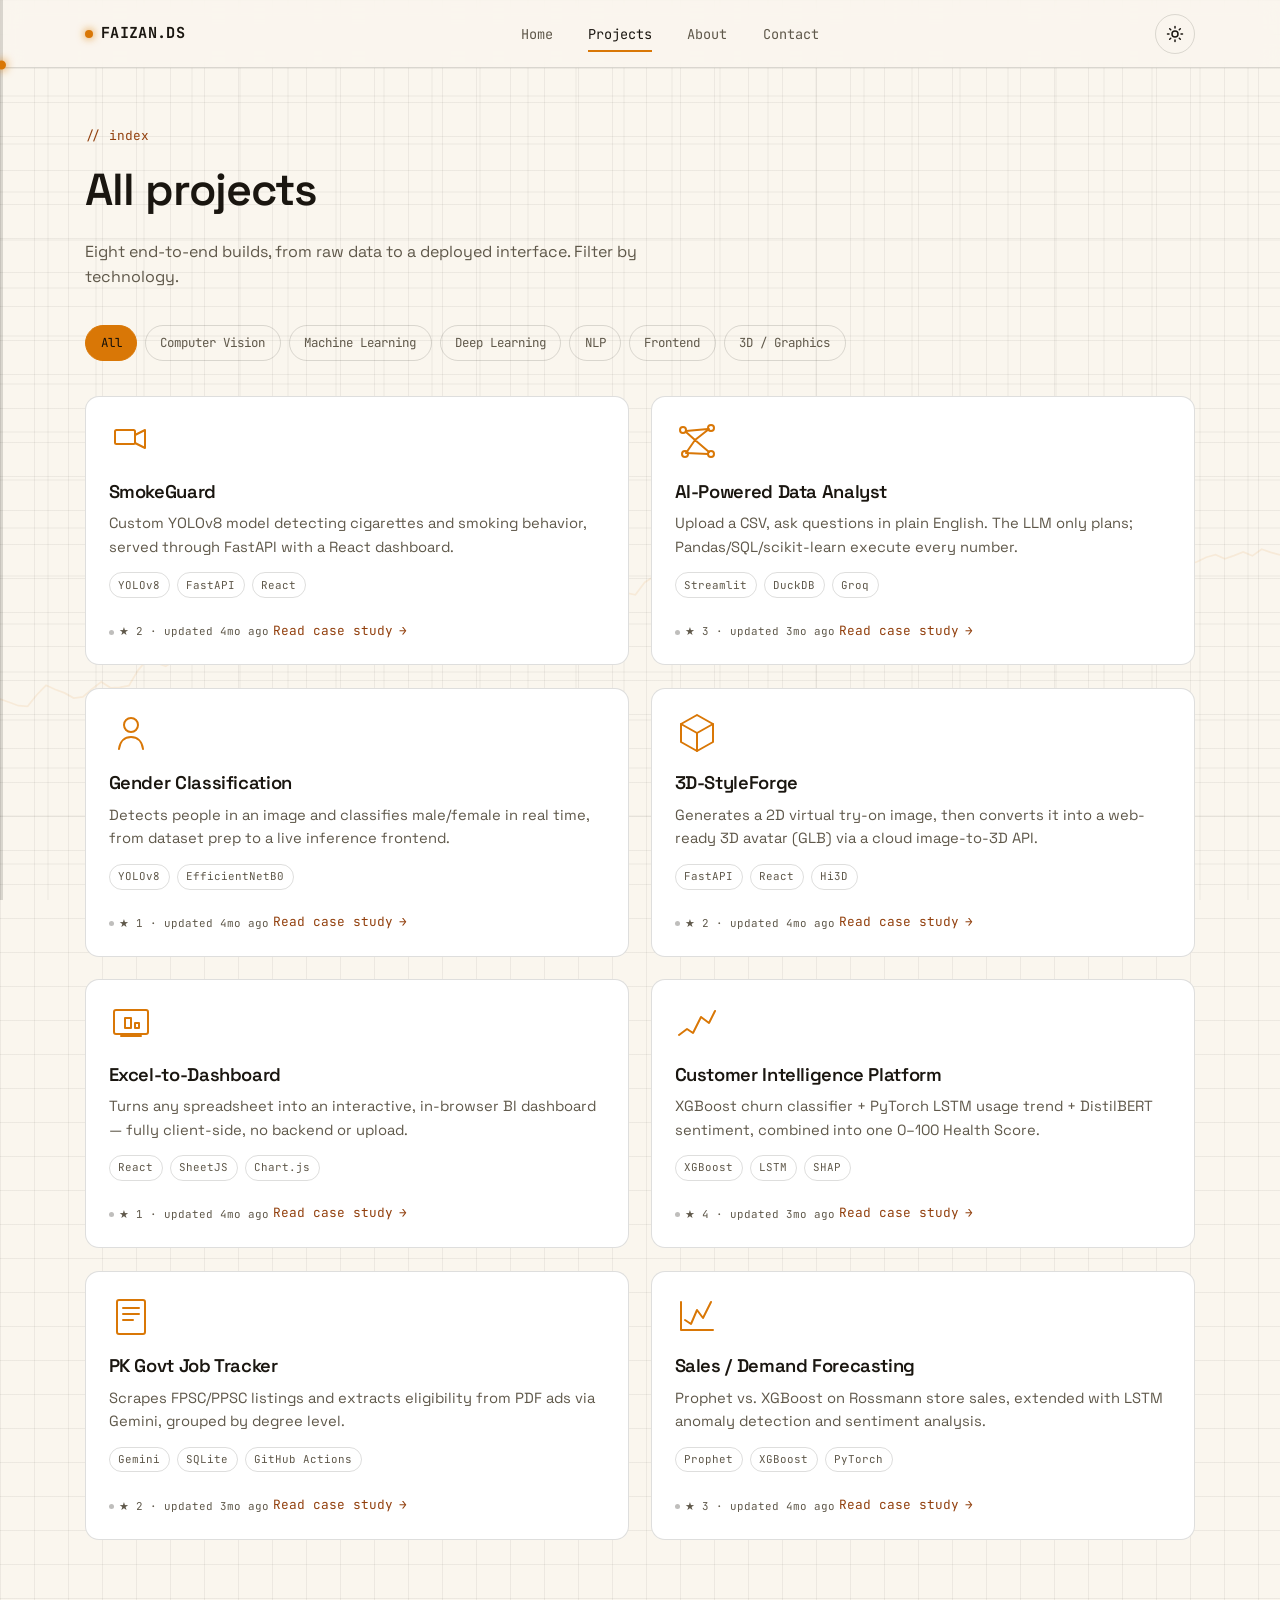
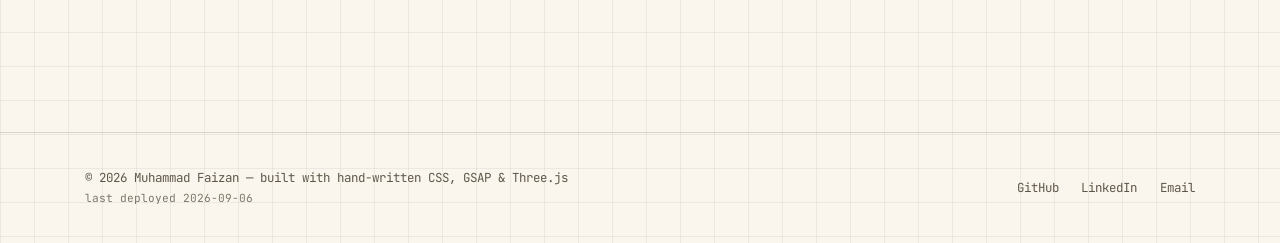
==== projects/index.html @ 2f12082d "Add live GitHub data, ambient visuals, and floating cutout hero - New assets/js/github.js: shared, c" ====
<!DOCTYPE html>
<html lang="en">
<head>
<meta charset="UTF-8">
<meta name="viewport" content="width=device-width, initial-scale=1.0">
<title>Projects — Muhammad Faizan</title>
<meta name="description" content="Eight end-to-end data science projects: computer vision, NLP, forecasting, and full-stack ML apps — filterable by technology.">
<link rel="canonical" href="https://faizan4356.github.io/Portfolio/projects/index.html">
<meta property="og:type" content="website">
<meta property="og:title" content="Projects — Muhammad Faizan">
<meta property="og:description" content="Eight end-to-end data science projects spanning computer vision, NLP, forecasting and full-stack ML apps.">
<meta property="og:image" content="https://faizan4356.github.io/Portfolio/assets/img/headshot.jpg">
<meta property="og:url" content="https://faizan4356.github.io/Portfolio/projects/index.html">
<meta name="twitter:card" content="summary_large_image">
<link rel="preconnect" href="https://fonts.googleapis.com">
<link rel="preconnect" href="https://fonts.gstatic.com" crossorigin>
<link rel="stylesheet" href="https://fonts.googleapis.com/css2?family=Space+Grotesk:wght@400;500;600;700&family=JetBrains+Mono:wght@400;500;700&display=swap">
<link rel="stylesheet" href="../assets/css/styles.css">
<script>(function(){try{var t=localStorage.getItem('faizan-theme');if(t)document.documentElement.setAttribute('data-theme',t);}catch(e){}})();</script>
<script src="../assets/js/bg-datascience.js" defer></script>
</head>
<body class="grid-bg">
<a class="skip-link" href="#main">Skip to content</a>
<div class="signal-line" data-signal-line aria-hidden="true"><div class="signal-line__fill"></div></div>

<header class="site-header">
  <div class="wrap nav">
    <a class="brand" href="../index.html"><span class="brand__dot" aria-hidden="true"></span>FAIZAN.DS</a>
    <button class="nav__burger" data-nav-burger aria-label="Toggle menu" aria-expanded="false" aria-controls="nav-links">
      <span></span><span></span><span></span>
    </button>
    <ul class="nav__links" id="nav-links" data-nav-links>
      <li><a href="../index.html">Home</a></li>
      <li><a href="../projects/index.html" aria-current="page">Projects</a></li>
      <li><a href="../about.html">About</a></li>
      <li><a href="../contact.html">Contact</a></li>
    </ul>
    <div class="nav__actions">
      <button class="theme-toggle" data-theme-toggle aria-pressed="false" aria-label="Switch to dark theme">
        <svg class="icon-sun" aria-hidden="true" viewBox="0 0 24 24" stroke-width="2" stroke-linecap="round"><circle cx="12" cy="12" r="4"/><path d="M12 2v2M12 20v2M4.9 4.9l1.4 1.4M17.7 17.7l1.4 1.4M2 12h2M20 12h2M4.9 19.1l1.4-1.4M17.7 6.3l1.4-1.4"/></svg>
        <svg class="icon-moon" aria-hidden="true" viewBox="0 0 24 24" stroke-width="2" stroke-linecap="round"><path d="M21 12.8A9 9 0 1111.2 3 7 7 0 0021 12.8z"/></svg>
      </button>
    </div>
  </div>
</header>

<main id="main">
  <section class="section" style="padding-top:var(--space-5)" data-signal-marker aria-labelledby="projects-title">
    <div class="wrap">
      <div class="section-head">
        <span class="section-head__index">// index</span>
        <h1 id="projects-title" style="font-size:clamp(1.8rem,3.6vw,2.8rem)">All projects</h1>
        <p>Eight end-to-end builds, from raw data to a deployed interface. Filter by technology.</p>
      </div>

      <div class="filters" role="group" aria-label="Filter projects by technology" data-filters>
        <button class="filter-btn" data-filter="all" aria-pressed="true">All</button>
        <button class="filter-btn" data-filter="cv" aria-pressed="false">Computer Vision</button>
        <button class="filter-btn" data-filter="ml" aria-pressed="false">Machine Learning</button>
        <button class="filter-btn" data-filter="dl" aria-pressed="false">Deep Learning</button>
        <button class="filter-btn" data-filter="nlp" aria-pressed="false">NLP</button>
        <button class="filter-btn" data-filter="frontend" aria-pressed="false">Frontend</button>
        <button class="filter-btn" data-filter="3d" aria-pressed="false">3D / Graphics</button>
      </div>

      <ul class="bento">

        <li class="card card--span-3" data-tech="cv">
          <div class="card__icon sig-icon" data-reveal aria-hidden="true"><svg viewBox="0 0 44 44" fill="none" stroke="currentColor" stroke-width="2" stroke-linecap="round" stroke-linejoin="round"><rect x="6" y="10" width="20" height="14" rx="1.5"/><path d="M26 15l10-5v18l-10-5"/></svg></div>
          <h3>SmokeGuard</h3>
          <p>Custom YOLOv8 model detecting cigarettes and smoking behavior, served through FastAPI with a React dashboard.</p>
          <div class="card__tags"><span class="tag" data-filter-tag="cv">YOLOv8</span><span class="tag">FastAPI</span><span class="tag">React</span></div>
          <span class="repo-badge" data-repo="SmokeGuard">★ … · updated …</span>
          <a class="card__link" href="smokeguard.html">Read case study</a>
        </li>

        <li class="card card--span-3" data-tech="nlp">
          <div class="card__icon sig-icon" data-reveal aria-hidden="true"><svg viewBox="0 0 44 44" fill="none" stroke="currentColor" stroke-width="2" stroke-linecap="round" stroke-linejoin="round"><circle cx="8" cy="10" r="3"/><circle cx="36" cy="8" r="3"/><circle cx="36" cy="34" r="3"/><circle cx="10" cy="34" r="3"/><path d="M11 11l22-2M11 33l22 1M20 20l14-11M20 20l14 12M20 20L11 12M20 20l-9 13"/></svg></div>
          <h3>AI-Powered Data Analyst</h3>
          <p>Upload a CSV, ask questions in plain English. The LLM only plans; Pandas/SQL/scikit-learn execute every number.</p>
          <div class="card__tags"><span class="tag" data-filter-tag="nlp">Streamlit</span><span class="tag">DuckDB</span><span class="tag">Groq</span></div>
          <span class="repo-badge" data-repo="AI-Powered-Data-Analyst">★ … · updated …</span>
          <a class="card__link" href="ai-data-analyst.html">Read case study</a>
        </li>

        <li class="card card--span-3" data-tech="cv">
          <div class="card__icon sig-icon" data-reveal aria-hidden="true"><svg viewBox="0 0 44 44" fill="none" stroke="currentColor" stroke-width="2" stroke-linecap="round" stroke-linejoin="round"><circle cx="22" cy="14" r="7"/><path d="M10 38c1-8 6-12 12-12s11 4 12 12"/></svg></div>
          <h3>Gender Classification</h3>
          <p>Detects people in an image and classifies male/female in real time, from dataset prep to a live inference frontend.</p>
          <div class="card__tags"><span class="tag" data-filter-tag="cv">YOLOv8</span><span class="tag">EfficientNetB0</span></div>
          <span class="repo-badge" data-repo="Gender-Classification">★ … · updated …</span>
          <a class="card__link" href="gender-classification.html">Read case study</a>
        </li>

        <li class="card card--span-3" data-tech="cv,3d">
          <div class="card__icon sig-icon" data-reveal aria-hidden="true"><svg viewBox="0 0 44 44" fill="none" stroke="currentColor" stroke-width="2" stroke-linecap="round" stroke-linejoin="round"><path d="M22 4l16 9v18l-16 9-16-9V13z"/><path d="M6 13l16 9 16-9M22 22v18"/></svg></div>
          <h3>3D-StyleForge</h3>
          <p>Generates a 2D virtual try-on image, then converts it into a web-ready 3D avatar (GLB) via a cloud image-to-3D API.</p>
          <div class="card__tags"><span class="tag" data-filter-tag="3d">FastAPI</span><span class="tag">React</span><span class="tag">Hi3D</span></div>
          <span class="repo-badge" data-repo="3D-StyleForge">★ … · updated …</span>
          <a class="card__link" href="3d-styleforge.html">Read case study</a>
        </li>

        <li class="card card--span-3" data-tech="frontend">
          <div class="card__icon sig-icon" data-reveal aria-hidden="true"><svg viewBox="0 0 44 44" fill="none" stroke="currentColor" stroke-width="2" stroke-linecap="round" stroke-linejoin="round"><rect x="5" y="7" width="34" height="24" rx="2"/><path d="M12 33h20M16 15h6v10h-6zM26 20h4v5h-4z"/></svg></div>
          <h3>Excel-to-Dashboard</h3>
          <p>Turns any spreadsheet into an interactive, in-browser BI dashboard — fully client-side, no backend or upload.</p>
          <div class="card__tags"><span class="tag" data-filter-tag="frontend">React</span><span class="tag">SheetJS</span><span class="tag">Chart.js</span></div>
          <span class="repo-badge" data-repo="Excel-to--Dashboard">★ … · updated …</span>
          <a class="card__link" href="excel-dashboard.html">Read case study</a>
        </li>

        <li class="card card--span-3" data-tech="ml,dl,nlp">
          <div class="card__icon sig-icon" data-reveal aria-hidden="true"><svg viewBox="0 0 44 44" fill="none" stroke="currentColor" stroke-width="2" stroke-linecap="round" stroke-linejoin="round"><polyline points="4,32 12,26 18,30 26,14 34,20 40,8"/></svg></div>
          <h3>Customer Intelligence Platform</h3>
          <p>XGBoost churn classifier + PyTorch LSTM usage trend + DistilBERT sentiment, combined into one 0–100 Health Score.</p>
          <div class="card__tags"><span class="tag" data-filter-tag="ml">XGBoost</span><span class="tag">LSTM</span><span class="tag">SHAP</span></div>
          <span class="repo-badge" data-repo="churn-prediction-app">★ … · updated …</span>
          <a class="card__link" href="customer-intelligence.html">Read case study</a>
        </li>

        <li class="card card--span-3" data-tech="nlp">
          <div class="card__icon sig-icon" data-reveal aria-hidden="true"><svg viewBox="0 0 44 44" fill="none" stroke="currentColor" stroke-width="2" stroke-linecap="round" stroke-linejoin="round"><rect x="8" y="6" width="28" height="34" rx="2"/><path d="M14 14h16M14 20h16M14 26h10"/></svg></div>
          <h3>PK Govt Job Tracker</h3>
          <p>Scrapes FPSC/PPSC listings and extracts eligibility from PDF ads via Gemini, grouped by degree level.</p>
          <div class="card__tags"><span class="tag" data-filter-tag="nlp">Gemini</span><span class="tag">SQLite</span><span class="tag">GitHub Actions</span></div>
          <span class="repo-badge" data-repo="pk-job-tracker">★ … · updated …</span>
          <a class="card__link" href="pk-job-tracker.html">Read case study</a>
        </li>

        <li class="card card--span-3" data-tech="ml,dl">
          <div class="card__icon sig-icon" data-reveal aria-hidden="true"><svg viewBox="0 0 44 44" fill="none" stroke="currentColor" stroke-width="2" stroke-linecap="round" stroke-linejoin="round"><path d="M6 8v28h32"/><path d="M10 26l6 4 6-14 6 8 8-16"/></svg></div>
          <h3>Sales / Demand Forecasting</h3>
          <p>Prophet vs. XGBoost on Rossmann store sales, extended with LSTM anomaly detection and sentiment analysis.</p>
          <div class="card__tags"><span class="tag" data-filter-tag="ml">Prophet</span><span class="tag">XGBoost</span><span class="tag">PyTorch</span></div>
          <span class="repo-badge" data-repo="sales-forecasting-project">★ … · updated …</span>
          <a class="card__link" href="sales-forecasting.html">Read case study</a>
        </li>

      </ul>
    </div>
  </section>
</main>

<footer class="site-footer">
  <canvas class="footer-bg-canvas" data-footer-canvas aria-hidden="true"></canvas>
  <div class="wrap footer-inner">
    <span>© 2026 Muhammad Faizan — built with hand-written CSS, GSAP &amp; Three.js<br><span class="footer-updated">last deployed 2026-09-06</span></span>
    <div class="footer-links">
      <a href="https://github.com/Faizan4356" target="_blank" rel="noopener">GitHub</a>
      <a href="https://www.linkedin.com/in/muhammad-faizan-544b72305/" target="_blank" rel="noopener">LinkedIn</a>
      <a href="mailto:mf5768194@gmail.com">Email</a>
    </div>
  </div>
</footer>

<script src="../assets/js/github.js" defer></script>
<script src="../assets/js/main.js" defer></script>
</body>
</html>
---- assets/css/styles.css ----
/* ==========================================================================
   Muhammad Faizan — portfolio design system
   Data-science / lab-notebook visual language: mono labels, amber accent,
   graph-paper grids, terminal motifs. Light-by-default warm paper palette
   with a dark override. All color via CSS custom properties — no stray hex.
   ========================================================================== */

/* ---- site-wide ambient background canvas (live training-loss curve) ---- */
.bg-ds-canvas {
  position: fixed;
  inset: 0;
  z-index: -1;
  pointer-events: none;
  width: 100vw;
  height: 100vh;
}

/* ---- tokens -------------------------------------------------------------*/
:root {
  --bg: #faf6ee;
  --bg-alt: #f2ecdf;
  --card-bg: #ffffff;
  --text: #1a1610;
  --text-muted: #5f584a;
  --accent: #d97706;
  --accent-2: #92400e;
  --accent-text: #92400e; /* AA-contrast (6.5:1) text variant of --accent on light --bg */
  --border: rgba(26, 22, 16, 0.14);
  --border-strong: rgba(26, 22, 16, 0.28);
  --grid-line: rgba(26, 22, 16, 0.06);
  --shadow: 0 20px 60px -30px rgba(26, 22, 16, 0.35);
  --focus-ring: 0 0 0 3px rgba(217, 119, 6, 0.55);

  --font-display: "Space Grotesk", "Segoe UI", system-ui, sans-serif;
  --font-mono: "JetBrains Mono", "SFMono-Regular", Consolas, monospace;

  --space-1: 0.4rem;
  --space-2: 0.8rem;
  --space-3: 1.4rem;
  --space-4: 2.2rem;
  --space-5: 3.6rem;
  --space-6: 6rem;

  --radius-s: 6px;
  --radius-m: 14px;
  --nav-h: 68px;
  --content-w: 1180px;

  --ease: cubic-bezier(0.16, 1, 0.3, 1);
  --signal-intensity: 0.5; /* 0-1, set at runtime from live GitHub activity recency */
  color-scheme: light;
}

@media (prefers-color-scheme: dark) {
  :root:not([data-theme="light"]) {
    color-scheme: dark;
    --bg: #0a0908;
    --bg-alt: #121009;
    --card-bg: #16130d;
    --text: #f3ede0;
    --text-muted: #a89d89;
    --accent: #f59e0b;
    --accent-2: #fbbf24;
    --accent-text: #f59e0b; /* 9:1+ on dark --bg, no darkening needed */
    --border: rgba(245, 237, 224, 0.14);
    --border-strong: rgba(245, 237, 224, 0.3);
    --grid-line: rgba(245, 237, 224, 0.06);
    --shadow: 0 20px 60px -25px rgba(0, 0, 0, 0.7);
  }
}

:root[data-theme="dark"] {
  color-scheme: dark;
  --bg: #0a0908;
  --bg-alt: #121009;
  --card-bg: #16130d;
  --text: #f3ede0;
  --text-muted: #a89d89;
  --accent: #f59e0b;
  --accent-2: #fbbf24;
  --accent-text: #f59e0b;
  --border: rgba(245, 237, 224, 0.14);
  --border-strong: rgba(245, 237, 224, 0.3);
  --grid-line: rgba(245, 237, 224, 0.06);
  --shadow: 0 20px 60px -25px rgba(0, 0, 0, 0.7);
}

/* ---- reset ---------------------------------------------------------------*/
*, *::before, *::after { box-sizing: border-box; }
html { scroll-behavior: smooth; }
@media (prefers-reduced-motion: reduce) {
  html { scroll-behavior: auto; }
  *, *::before, *::after {
    animation-duration: 0.001ms !important;
    animation-iteration-count: 1 !important;
    transition-duration: 0.001ms !important;
    scroll-behavior: auto !important;
  }
}

body {
  margin: 0;
  background: var(--bg);
  color: var(--text);
  font-family: var(--font-display);
  font-size: 16px;
  line-height: 1.6;
  -webkit-font-smoothing: antialiased;
  overflow-x: hidden;
  transition: background-color 0.3s var(--ease), color 0.3s var(--ease);
}

img { max-width: 100%; display: block; }
a { color: inherit; text-decoration: none; }
h1, h2, h3, h4 { font-family: var(--font-display); margin: 0; font-weight: 600; letter-spacing: -0.02em; }
p { margin: 0; }
ul { margin: 0; padding: 0; list-style: none; }
button { font: inherit; color: inherit; background: none; border: none; cursor: pointer; }
table { border-collapse: collapse; width: 100%; }

.visually-hidden {
  position: absolute !important;
  width: 1px; height: 1px;
  padding: 0; margin: -1px;
  overflow: hidden;
  clip: rect(0, 0, 0, 0);
  white-space: nowrap;
  border: 0;
}

:focus-visible {
  outline: none;
  box-shadow: var(--focus-ring);
  border-radius: var(--radius-s);
}

.skip-link {
  position: fixed;
  top: -100px;
  left: 1rem;
  z-index: 300;
  background: var(--accent);
  color: #14100a;
  padding: 0.6rem 1rem;
  border-radius: var(--radius-s);
  font-family: var(--font-mono);
  font-size: 0.85rem;
  transition: top 0.2s var(--ease);
}
.skip-link:focus { top: 1rem; }

/* ---- graph-paper texture --------------------------------------------------*/
.grid-bg {
  position: relative;
}
.grid-bg::before {
  content: "";
  position: absolute;
  inset: 0;
  background-image:
    linear-gradient(var(--grid-line) 1px, transparent 1px),
    linear-gradient(90deg, var(--grid-line) 1px, transparent 1px);
  background-size: 34px 34px;
  pointer-events: none;
  z-index: 0;
}

/* ---- layout ----------------------------------------------------------- */
.wrap {
  max-width: var(--content-w);
  margin: 0 auto;
  padding: 0 var(--space-4);
}
main { display: block; position: relative; z-index: 1; }

/* ---- signal line (scroll progress) ------------------------------------ */
.signal-line {
  position: fixed;
  top: 0; left: 0;
  width: 3px;
  height: 100%;
  z-index: 250;
  background: var(--border);
  pointer-events: none;
}
.signal-line__fill {
  width: 100%;
  height: 0%;
  background: var(--accent);
  box-shadow: 0 0 calc(6px + 10px * var(--signal-intensity, 0.5)) var(--accent);
  transform-origin: top;
  transition: box-shadow 0.6s ease;
}
.signal-line__marker {
  position: absolute;
  left: -3px;
  width: 9px; height: 9px;
  border-radius: 50%;
  background: var(--bg);
  border: 2px solid var(--border-strong);
  transform: translateY(-50%);
  transition: background-color 0.4s var(--ease), border-color 0.4s var(--ease), box-shadow 0.4s var(--ease);
}
.signal-line__marker.is-active {
  background: var(--accent);
  border-color: var(--accent);
  box-shadow: 0 0 10px var(--accent);
}

/* ---- nav ---------------------------------------------------------------*/
.site-header {
  position: sticky;
  top: 0;
  z-index: 200;
  height: var(--nav-h);
  display: flex;
  align-items: center;
  background: color-mix(in srgb, var(--bg) 82%, transparent);
  backdrop-filter: blur(10px);
  border-bottom: 1px solid var(--border);
}
.nav {
  width: 100%;
  display: flex;
  align-items: center;
  justify-content: space-between;
  gap: var(--space-3);
}
.brand {
  font-family: var(--font-mono);
  font-weight: 700;
  font-size: 0.95rem;
  letter-spacing: 0.02em;
  display: flex;
  align-items: center;
  gap: 0.5rem;
}
.brand__dot {
  width: 8px; height: 8px;
  border-radius: 50%;
  background: var(--accent);
  box-shadow: 0 0 8px var(--accent);
}
.nav__links {
  display: flex;
  align-items: center;
  gap: var(--space-4);
}
.nav__links a {
  font-family: var(--font-mono);
  font-size: 0.85rem;
  color: var(--text-muted);
  position: relative;
  padding: 0.3rem 0;
  transition: color 0.2s ease;
}
.nav__links a::after {
  content: "";
  position: absolute;
  left: 0; bottom: -4px;
  width: 0%; height: 2px;
  background: var(--accent);
  transition: width 0.25s var(--ease);
}
.nav__links a:hover,
.nav__links a[aria-current="page"] {
  color: var(--text);
}
.nav__links a:hover::after,
.nav__links a[aria-current="page"]::after { width: 100%; }

.nav__actions { display: flex; align-items: center; gap: var(--space-2); }

.theme-toggle {
  width: 40px; height: 40px;
  border-radius: 50%;
  border: 1px solid var(--border);
  display: flex; align-items: center; justify-content: center;
  transition: border-color 0.2s ease, transform 0.2s ease;
}
.theme-toggle:hover { border-color: var(--accent); transform: rotate(20deg); }
.theme-toggle svg { width: 18px; height: 18px; stroke: var(--text); fill: none; }
.theme-toggle .icon-moon { display: none; }
:root[data-theme="dark"] .theme-toggle .icon-sun { display: none; }
:root[data-theme="dark"] .theme-toggle .icon-moon { display: block; }
@media (prefers-color-scheme: dark) {
  :root:not([data-theme="light"]) .theme-toggle .icon-sun { display: none; }
  :root:not([data-theme="light"]) .theme-toggle .icon-moon { display: block; }
}

.nav__burger {
  display: none;
  width: 40px; height: 40px;
  border: 1px solid var(--border);
  border-radius: var(--radius-s);
  flex-direction: column;
  align-items: center;
  justify-content: center;
  gap: 4px;
}
.nav__burger span {
  width: 18px; height: 2px;
  background: var(--text);
  transition: transform 0.25s var(--ease), opacity 0.25s var(--ease);
}
.nav__burger[aria-expanded="true"] span:nth-child(1) { transform: translateY(6px) rotate(45deg); }
.nav__burger[aria-expanded="true"] span:nth-child(2) { opacity: 0; }
.nav__burger[aria-expanded="true"] span:nth-child(3) { transform: translateY(-6px) rotate(-45deg); }

@media (max-width: 780px) {
  .nav__burger { display: flex; }
  .nav__links {
    position: fixed;
    inset: var(--nav-h) 0 auto 0;
    flex-direction: column;
    align-items: flex-start;
    background: var(--bg);
    border-bottom: 1px solid var(--border);
    padding: var(--space-3) var(--space-4) var(--space-4);
    gap: var(--space-3);
    transform: translateY(-8px);
    opacity: 0;
    visibility: hidden;
    transition: opacity 0.25s var(--ease), transform 0.25s var(--ease), visibility 0.25s;
  }
  .nav__links.is-open {
    transform: translateY(0);
    opacity: 1;
    visibility: visible;
  }
}

/* ---- buttons -------------------------------------------------------------*/
.btn {
  display: inline-flex;
  align-items: center;
  gap: 0.5rem;
  font-family: var(--font-mono);
  font-size: 0.85rem;
  padding: 0.75rem 1.3rem;
  border-radius: var(--radius-s);
  border: 1px solid var(--border-strong);
  transition: transform 0.15s var(--ease), border-color 0.2s ease, background-color 0.2s ease;
  will-change: transform;
}
.btn--primary {
  background: var(--accent);
  color: #14100a;
  border-color: var(--accent);
}
.btn--primary:hover { box-shadow: 0 8px 24px -8px var(--accent); }
.btn--ghost:hover { border-color: var(--accent); color: var(--accent-text); }
.btn-row { display: flex; gap: var(--space-2); flex-wrap: wrap; }

/* ---- hero ---------------------------------------------------------------*/
.hero {
  position: relative;
  min-height: 92vh;
  display: flex;
  align-items: center;
  padding-top: var(--space-5);
  padding-bottom: var(--space-5);
  overflow: hidden;
}
.hero__canvas {
  position: absolute;
  inset: 0;
  z-index: 0;
  opacity: 0.55;
}
.hero__inner {
  position: relative;
  z-index: 1;
  display: grid;
  grid-template-columns: 1.2fr 0.8fr;
  gap: var(--space-5);
  align-items: center;
  width: 100%;
}
.eyebrow {
  font-family: var(--font-mono);
  font-size: 0.8rem;
  color: var(--accent-text);
  letter-spacing: 0.08em;
  text-transform: uppercase;
  display: flex;
  align-items: center;
  gap: 0.5rem;
  margin-bottom: var(--space-2);
}
.eyebrow::before {
  content: "";
  width: 20px; height: 1px;
  background: var(--accent);
}
.hero h1 {
  font-size: clamp(2.4rem, 5.5vw, 4.4rem);
  line-height: 1.05;
}
.hero h1 .line { display: block; overflow: hidden; }
.hero h1 .line span { display: inline-block; }
.hero__lede {
  margin-top: var(--space-3);
  max-width: 46ch;
  color: var(--text-muted);
  font-size: 1.05rem;
}
.hero__stats {
  display: flex;
  gap: var(--space-4);
  margin-top: var(--space-4);
  flex-wrap: wrap;
}
.stat { font-family: var(--font-mono); }
.stat__num { font-size: 1.6rem; color: var(--accent-text); font-weight: 700; }
.stat__label { font-size: 0.72rem; color: var(--text-muted); text-transform: uppercase; letter-spacing: 0.05em; }
.hero__cta { margin-top: var(--space-4); }

/* photo card with tilt */
.photo-card {
  position: relative;
  perspective: 1200px;
  justify-self: center;
}
.photo-card__stage {
  position: relative;
  width: min(340px, 80vw);
  aspect-ratio: 4 / 5;
  transform-style: preserve-3d;
  transition: transform 0.2s var(--ease);
}
.photo-card__grid {
  position: absolute;
  inset: -18px;
  border: 1px solid var(--border-strong);
  border-radius: var(--radius-m);
  background-image:
    linear-gradient(var(--grid-line) 1px, transparent 1px),
    linear-gradient(90deg, var(--grid-line) 1px, transparent 1px);
  background-size: 20px 20px;
  transform: translateZ(-40px);
}
.photo-card__frame {
  position: absolute;
  inset: 0;
  border-radius: var(--radius-m);
  overflow: hidden;
  border: 1px solid var(--border);
  box-shadow: var(--shadow);
  transform: translateZ(20px);
  background: var(--card-bg);
}
.photo-card__frame img { width: 100%; height: 100%; object-fit: cover; }
.photo-card__tag {
  position: absolute;
  bottom: -14px; left: 50%;
  transform: translate(-50%, 0) translateZ(60px);
  background: var(--card-bg);
  border: 1px solid var(--border);
  padding: 0.4rem 0.9rem;
  border-radius: 999px;
  font-family: var(--font-mono);
  font-size: 0.72rem;
  white-space: nowrap;
  box-shadow: var(--shadow);
}

/* ---- terminal ------------------------------------------------------------*/
.terminal {
  background: var(--card-bg);
  border: 1px solid var(--border);
  border-radius: var(--radius-m);
  overflow: hidden;
  box-shadow: var(--shadow);
  max-width: 640px;
}
.terminal__bar {
  display: flex;
  align-items: center;
  gap: 0.4rem;
  padding: 0.7rem 0.9rem;
  border-bottom: 1px solid var(--border);
  background: var(--bg-alt);
}
.terminal__dot { width: 10px; height: 10px; border-radius: 50%; background: var(--border-strong); }
.terminal__title { margin-left: 0.5rem; font-family: var(--font-mono); font-size: 0.72rem; color: var(--text-muted); }
.terminal__body {
  padding: var(--space-3);
  font-family: var(--font-mono);
  font-size: 0.9rem;
  min-height: 3.4em;
}
.terminal__prompt::before { content: "$ "; color: var(--accent-text); }
.terminal__cursor {
  display: inline-block;
  width: 8px; height: 1.1em;
  background: var(--accent);
  vertical-align: text-bottom;
  margin-left: 2px;
  animation: blink 1s steps(1) infinite;
}
@keyframes blink { 50% { opacity: 0; } }

/* ---- sections ------------------------------------------------------------*/
.section { padding: var(--space-6) 0; position: relative; }
.section-head { margin-bottom: var(--space-4); max-width: 60ch; }
.section-head__index {
  font-family: var(--font-mono);
  color: var(--accent-text);
  font-size: 0.8rem;
  display: block;
  margin-bottom: 0.5rem;
}
.section-head h2 { font-size: clamp(1.6rem, 3.2vw, 2.4rem); }
.section-head p { color: var(--text-muted); margin-top: var(--space-2); }

/* ---- bento project grid ---------------------------------------------- */
.bento {
  display: grid;
  grid-template-columns: repeat(6, 1fr);
  gap: var(--space-3);
}
.card {
  background: var(--card-bg);
  border: 1px solid var(--border);
  border-radius: var(--radius-m);
  padding: var(--space-3);
  position: relative;
  overflow: hidden;
  transition: transform 0.3s var(--ease), border-color 0.3s ease, box-shadow 0.3s ease;
}
.card:hover { transform: translateY(-4px); border-color: var(--border-strong); box-shadow: var(--shadow); }
.card--span-4 { grid-column: span 4; }
.card--span-3 { grid-column: span 3; }
.card--span-2 { grid-column: span 2; }
@media (max-width: 900px) {
  .bento { grid-template-columns: 1fr; }
  .card--span-4, .card--span-3, .card--span-2 { grid-column: span 1; }
}

.card__icon { width: 44px; height: 44px; margin-bottom: var(--space-2); color: var(--accent); }
.card__icon svg { width: 100%; height: 100%; }
.card h3 { font-size: 1.15rem; margin-bottom: 0.4rem; }
.card p { color: var(--text-muted); font-size: 0.92rem; }
.card__tags { display: flex; flex-wrap: wrap; gap: 0.4rem; margin-top: var(--space-2); }
.tag {
  font-family: var(--font-mono);
  font-size: 0.68rem;
  padding: 0.2rem 0.55rem;
  border: 1px solid var(--border);
  border-radius: 999px;
  color: var(--text-muted);
}
.card__link {
  margin-top: var(--space-3);
  display: inline-flex;
  align-items: center;
  gap: 0.35rem;
  font-family: var(--font-mono);
  font-size: 0.8rem;
  color: var(--accent-text);
}
.card__link::after { content: "→"; transition: transform 0.2s var(--ease); }
.card:hover .card__link::after { transform: translateX(4px); }
.card--link-wrap { display: block; }

/* ---- filter bar (projects index) ------------------------------------- */
.filters { display: flex; flex-wrap: wrap; gap: 0.5rem; margin-bottom: var(--space-4); }
.filter-btn {
  font-family: var(--font-mono);
  font-size: 0.78rem;
  padding: 0.45rem 0.9rem;
  border: 1px solid var(--border);
  border-radius: 999px;
  color: var(--text-muted);
  transition: all 0.2s ease;
}
.filter-btn:hover { border-color: var(--accent); color: var(--text); }
.filter-btn[aria-pressed="true"] {
  background: var(--accent);
  border-color: var(--accent);
  color: #14100a;
}

/* ---- tables --------------------------------------------------------------*/
.data-table {
  border: 1px solid var(--border);
  border-radius: var(--radius-m);
  overflow: hidden;
}
.data-table th, .data-table td {
  text-align: left;
  padding: 0.85rem 1rem;
  border-bottom: 1px solid var(--border);
  font-size: 0.9rem;
}
.data-table th {
  font-family: var(--font-mono);
  font-size: 0.72rem;
  text-transform: uppercase;
  letter-spacing: 0.05em;
  color: var(--text-muted);
  background: var(--bg-alt);
}
.data-table tr:last-child td { border-bottom: none; }
.data-table td.mono, .data-table th.mono { font-family: var(--font-mono); }

/* ---- connect grid ---------------------------------------------------- */
.connect-grid {
  display: grid;
  grid-template-columns: repeat(auto-fit, minmax(220px, 1fr));
  gap: var(--space-3);
}
.connect-card {
  border: 1px solid var(--border);
  border-radius: var(--radius-m);
  padding: var(--space-3);
  display: flex;
  align-items: center;
  gap: var(--space-2);
  transition: border-color 0.2s ease, transform 0.2s var(--ease);
}
.connect-card:hover { border-color: var(--accent); transform: translateY(-3px); }
.connect-card svg { width: 22px; height: 22px; flex-shrink: 0; }
.connect-card__label { font-family: var(--font-mono); font-size: 0.72rem; color: var(--text-muted); display: block; }
.connect-card__value { font-size: 0.95rem; }

/* ---- skills chart (about) --------------------------------------------- */
.skills-panel {
  display: grid;
  grid-template-columns: 1fr 1fr;
  gap: var(--space-5);
  align-items: center;
}
@media (max-width: 900px) { .skills-panel { grid-template-columns: 1fr; } }

.radar-wrap { display: flex; justify-content: center; }
.radar-wrap svg { width: 100%; max-width: 380px; height: auto; }
.radar-grid { fill: none; stroke: var(--border); }
.radar-axis { stroke: var(--border); }
.radar-label { font-family: var(--font-mono); font-size: 9px; fill: var(--text-muted); }
.radar-shape {
  fill: color-mix(in srgb, var(--accent) 22%, transparent);
  stroke: var(--accent);
  stroke-width: 2;
  stroke-dasharray: 800;
  stroke-dashoffset: 800;
  transition: stroke-dashoffset 1.4s var(--ease);
}
.radar-shape.is-visible { stroke-dashoffset: 0; }

.bars { display: flex; flex-direction: column; gap: var(--space-3); }
.bar-row__head { display: flex; justify-content: space-between; font-family: var(--font-mono); font-size: 0.8rem; margin-bottom: 0.4rem; }
.bar-row__track { height: 8px; border-radius: 999px; background: var(--bg-alt); border: 1px solid var(--border); overflow: hidden; }
.bar-row__fill { height: 100%; width: 0%; background: linear-gradient(90deg, var(--accent-2), var(--accent)); border-radius: 999px; transition: width 1.2s var(--ease); }
.bar-row__fill.is-visible { width: var(--pct); }

/* ---- sparkline / signature svgs --------------------------------------- */
.sig-icon svg { width: 100%; height: 100%; overflow: visible; }
.sig-icon path, .sig-icon circle, .sig-icon rect, .sig-icon polyline {
  stroke-dasharray: 300;
  stroke-dashoffset: 300;
  transition: stroke-dashoffset 1.1s var(--ease);
}
.sig-icon.is-visible path,
.sig-icon.is-visible circle,
.sig-icon.is-visible rect,
.sig-icon.is-visible polyline { stroke-dashoffset: 0; }
.card:hover .sig-icon svg { animation: float 2.4s ease-in-out infinite; }
@keyframes float { 0%, 100% { transform: translateY(0); } 50% { transform: translateY(-4px); } }

/* ---- project detail page ---------------------------------------------- */
.project-hero { padding-top: var(--space-5); }
.breadcrumb { font-family: var(--font-mono); font-size: 0.78rem; color: var(--text-muted); margin-bottom: var(--space-3); }
.breadcrumb a { color: var(--accent-text); }
.project-meta { display: flex; flex-wrap: wrap; gap: var(--space-2); margin: var(--space-3) 0; }
.project-shot {
  border: 1px solid var(--border);
  border-radius: var(--radius-m);
  overflow: hidden;
  box-shadow: var(--shadow);
  margin: var(--space-4) 0;
  background: var(--card-bg);
  padding: var(--space-4);
}
.pbp-grid {
  display: grid;
  grid-template-columns: repeat(3, 1fr);
  gap: var(--space-3);
  margin: var(--space-4) 0;
}
@media (max-width: 800px) { .pbp-grid { grid-template-columns: 1fr; } }
.pbp-card {
  border: 1px solid var(--border);
  border-radius: var(--radius-m);
  padding: var(--space-3);
}
.pbp-card__label { font-family: var(--font-mono); font-size: 0.72rem; color: var(--accent-text); text-transform: uppercase; letter-spacing: 0.05em; }
.pbp-card p { margin-top: var(--space-2); color: var(--text-muted); font-size: 0.92rem; }
.project-nav {
  display: flex;
  justify-content: space-between;
  border-top: 1px solid var(--border);
  padding-top: var(--space-3);
  margin-top: var(--space-5);
  font-family: var(--font-mono);
  font-size: 0.85rem;
}
.project-nav a:hover { color: var(--accent-text); }

/* ---- about page -------------------------------------------------------- */
.bio-grid { display: grid; grid-template-columns: 2fr 1fr; gap: var(--space-5); }
@media (max-width: 900px) { .bio-grid { grid-template-columns: 1fr; } }
.timeline { border-left: 2px solid var(--border); padding-left: var(--space-3); display: flex; flex-direction: column; gap: var(--space-4); }
.timeline li { position: relative; }
.timeline li::before {
  content: "";
  position: absolute;
  left: calc(-1 * var(--space-3) - 5px);
  top: 4px;
  width: 8px; height: 8px;
  border-radius: 50%;
  background: var(--accent);
  box-shadow: 0 0 6px var(--accent);
}
.timeline__date { font-family: var(--font-mono); font-size: 0.75rem; color: var(--accent-text); }
.timeline__title { font-weight: 600; margin-top: 0.3rem; }
.timeline__body { color: var(--text-muted); font-size: 0.9rem; margin-top: 0.3rem; }
.stats3d-canvas { width: 100%; height: 320px; border: 1px solid var(--border); border-radius: var(--radius-m); background: var(--card-bg); }

/* ---- contact ------------------------------------------------------------*/
.contact-hero { padding-top: var(--space-6); text-align: center; }
.contact-hero h1 { font-size: clamp(2rem, 5vw, 3.2rem); }

/* ---- footer --------------------------------------------------------------*/
.site-footer {
  border-top: 1px solid var(--border);
  padding: var(--space-4) 0;
  margin-top: var(--space-6);
}
.footer-inner {
  display: flex;
  justify-content: space-between;
  align-items: center;
  flex-wrap: wrap;
  gap: var(--space-2);
  font-family: var(--font-mono);
  font-size: 0.78rem;
  color: var(--text-muted);
}
.footer-links { display: flex; gap: var(--space-3); }
.footer-links a:hover { color: var(--accent-text); }

/* ---- 404 -----------------------------------------------------------------*/
.error-page {
  min-height: 80vh;
  display: flex;
  flex-direction: column;
  align-items: center;
  justify-content: center;
  text-align: center;
  gap: var(--space-3);
}
.error-page__code {
  font-family: var(--font-mono);
  font-size: clamp(4rem, 15vw, 8rem);
  color: var(--accent-text);
  line-height: 1;
}

/* ---- reduced motion fallback for canvases ------------------------------ */
.no-webgl .hero__canvas,
.no-webgl .stats3d-canvas { display: none; }

/* ---- live GitHub stat chip (hero) -------------------------------------- */
.gh-chip {
  display: inline-flex;
  align-items: center;
  gap: 0.7rem;
  margin-top: var(--space-3);
  padding: 0.5rem 0.9rem;
  border: 1px solid var(--border);
  border-radius: 999px;
  font-family: var(--font-mono);
  font-size: 0.78rem;
  color: var(--text-muted);
  background: color-mix(in srgb, var(--card-bg) 60%, transparent);
}
.gh-chip__dot {
  width: 7px; height: 7px;
  border-radius: 50%;
  background: var(--text-muted);
  transition: background-color 0.4s ease, box-shadow 0.4s ease;
}
.gh-chip.is-live .gh-chip__dot {
  background: var(--accent);
  box-shadow: 0 0 6px var(--accent);
  animation: gh-pulse 2.4s ease-in-out infinite;
}
@keyframes gh-pulse { 0%, 100% { opacity: 1; } 50% { opacity: 0.4; } }
.gh-chip strong { color: var(--text); font-weight: 700; }
.gh-chip__sep { opacity: 0.4; }

/* ---- terminal / activity log split -------------------------------------- */
.terminal-row {
  display: grid;
  grid-template-columns: 1.1fr 0.9fr;
  gap: var(--space-3);
  align-items: start;
}
@media (max-width: 800px) { .terminal-row { grid-template-columns: 1fr; } }
.activity-log__body {
  padding: var(--space-3);
  font-family: var(--font-mono);
  font-size: 0.82rem;
  display: flex;
  flex-direction: column;
  gap: 0.6rem;
  min-height: 3.4em;
}
.activity-log__line {
  opacity: 0;
  color: var(--text-muted);
  border-left: 2px solid var(--border);
  padding-left: 0.6rem;
}
.activity-log__line.is-in { opacity: 1; transition: opacity 0.4s ease; }
.activity-log__line .gh-type { color: var(--accent-text); }
.activity-log__line .gh-repo { color: var(--text); }
.activity-log__line .gh-time { float: right; opacity: 0.6; }

/* ---- live repo badge (project cards) ------------------------------------ */
.repo-badge {
  display: inline-flex;
  align-items: center;
  gap: 0.35rem;
  font-family: var(--font-mono);
  font-size: 0.68rem;
  color: var(--text-muted);
  margin-top: 0.5rem;
}
.repo-badge__dot {
  width: 5px; height: 5px;
  border-radius: 50%;
  background: var(--border-strong);
}
.repo-badge.is-live .repo-badge__dot { background: var(--accent); }

/* ---- card filter dim/highlight (GSAP-driven, class fallback) ------------ */
.card.is-dimmed { opacity: 0.32; filter: saturate(0.5); }
.card.is-matched { border-color: var(--accent); }

/* ---- horizontal credentials timeline ------------------------------------ */
.htimeline {
  position: relative;
  padding: var(--space-4) 0 var(--space-2);
  overflow-x: auto;
}
.htimeline svg { display: block; min-width: 640px; width: 100%; height: 120px; }
.htimeline-line {
  stroke: var(--border-strong);
  stroke-width: 2;
}
.htimeline-line__fill {
  stroke: var(--accent);
  stroke-width: 2;
  stroke-dasharray: 1000;
  stroke-dashoffset: 1000;
  transition: stroke-dashoffset 1.6s var(--ease);
}
.htimeline-line__fill.is-visible { stroke-dashoffset: 0; }
.htimeline-dot {
  fill: var(--card-bg);
  stroke: var(--border-strong);
  stroke-width: 2;
  transition: fill 0.3s ease, stroke 0.3s ease;
}
.htimeline-dot.is-visible { fill: var(--accent); stroke: var(--accent); }
.htimeline-label {
  font-family: var(--font-mono);
  font-size: 10px;
  fill: var(--text-muted);
}
.htimeline-title {
  font-family: var(--font-display);
  font-size: 11px;
  fill: var(--text);
  font-weight: 600;
}

/* ---- footer ambient particle canvas -------------------------------------- */
.site-footer { position: relative; overflow: hidden; }
.footer-bg-canvas {
  position: absolute;
  inset: 0;
  z-index: 0;
  opacity: 0.5;
  pointer-events: none;
}
.site-footer .wrap { position: relative; z-index: 1; }
.footer-updated {
  font-family: var(--font-mono);
  font-size: 0.7rem;
  color: var(--text-muted);
  opacity: 0.8;
}
.connect-card__live {
  font-family: var(--font-mono);
  font-size: 0.7rem;
  color: var(--accent-text);
  display: block;
  margin-top: 0.15rem;
}

/* ---- misc ---------------------------------------------------------------*/
.mono { font-family: var(--font-mono); }
.text-muted { color: var(--text-muted); }
.center { text-align: center; }

@media (max-width: 640px) {
  .wrap { padding: 0 var(--space-3); }
  .hero__inner { grid-template-columns: 1fr; }
  .photo-card { order: -1; }
}

/* ---- floating rotating cutout hero -------------------------------------- */
.hero--cutout .hero__inner {
  grid-template-columns: 1fr;
  text-align: center;
  justify-items: center;
}
.cutout-stage {
  position: relative;
  width: min(360px, 70vw);
  aspect-ratio: 3 / 4;
  margin: 0 auto var(--space-3);
  perspective: 1400px;
}
.cutout-glow {
  position: absolute;
  inset: -20%;
  background: radial-gradient(circle, color-mix(in srgb, var(--accent) 38%, transparent) 0%, transparent 70%);
  filter: blur(6px);
  z-index: 0;
  pointer-events: none;
}
.cutout-ring {
  position: absolute;
  inset: 6%;
  z-index: 1;
  pointer-events: none;
}
.cutout-ring svg { width: 100%; height: 100%; }
.cutout-ring circle {
  fill: none;
  stroke: var(--border-strong);
  stroke-width: 1;
  stroke-dasharray: 4 7;
}
.cutout-shadow {
  position: absolute;
  left: 50%;
  bottom: -4%;
  width: 62%;
  height: 22px;
  transform: translateX(-50%);
  background: radial-gradient(ellipse, color-mix(in srgb, var(--text) 35%, transparent) 0%, transparent 72%);
  filter: blur(4px);
  z-index: 0;
  transition: transform 0.3s ease, opacity 0.3s ease;
}
.cutout-photo-wrap {
  position: absolute;
  inset: 0;
  z-index: 2;
  transform-style: preserve-3d;
  will-change: transform;
}
.cutout-photo-wrap img {
  width: 100%;
  height: 100%;
  object-fit: contain;
  filter: drop-shadow(0 18px 30px rgba(0, 0, 0, 0.25));
}
.cutout-particles {
  position: absolute;
  inset: -12%;
  z-index: 1;
  pointer-events: none;
}
.cutout-particles span {
  position: absolute;
  font-family: var(--font-mono);
  font-size: 10px;
  color: var(--accent);
  opacity: 0.5;
}
@media (max-width: 640px) {
  .cutout-particles { display: none; }
}

/* CSS fallback animation (used when GSAP fails to load) */
@keyframes cutout-spin {
  from { transform: rotateY(0deg); }
  to { transform: rotateY(360deg); }
}
@keyframes cutout-bob {
  0%, 100% { transform: translateY(0); }
  50% { transform: translateY(-10px); }
}
.cutout-ring--outer svg { animation: cutout-ring-spin 26s linear infinite reverse; }
.cutout-ring--inner svg { animation: cutout-ring-spin 20s linear infinite; }
@keyframes cutout-ring-spin {
  from { transform: rotate(0deg); }
  to { transform: rotate(360deg); }
}
@media (prefers-reduced-motion: reduce) {
  .cutout-photo-wrap[style] { animation: none !important; }
  .cutout-ring--outer svg, .cutout-ring--inner svg { animation: none; }
}
.cutout-particles span {
  animation: cutout-drift 9s ease-in-out infinite;
}
@keyframes cutout-drift {
  0%, 100% { transform: translate(0, 0); opacity: 0.35; }
  50% { transform: translate(6px, -10px); opacity: 0.7; }
}
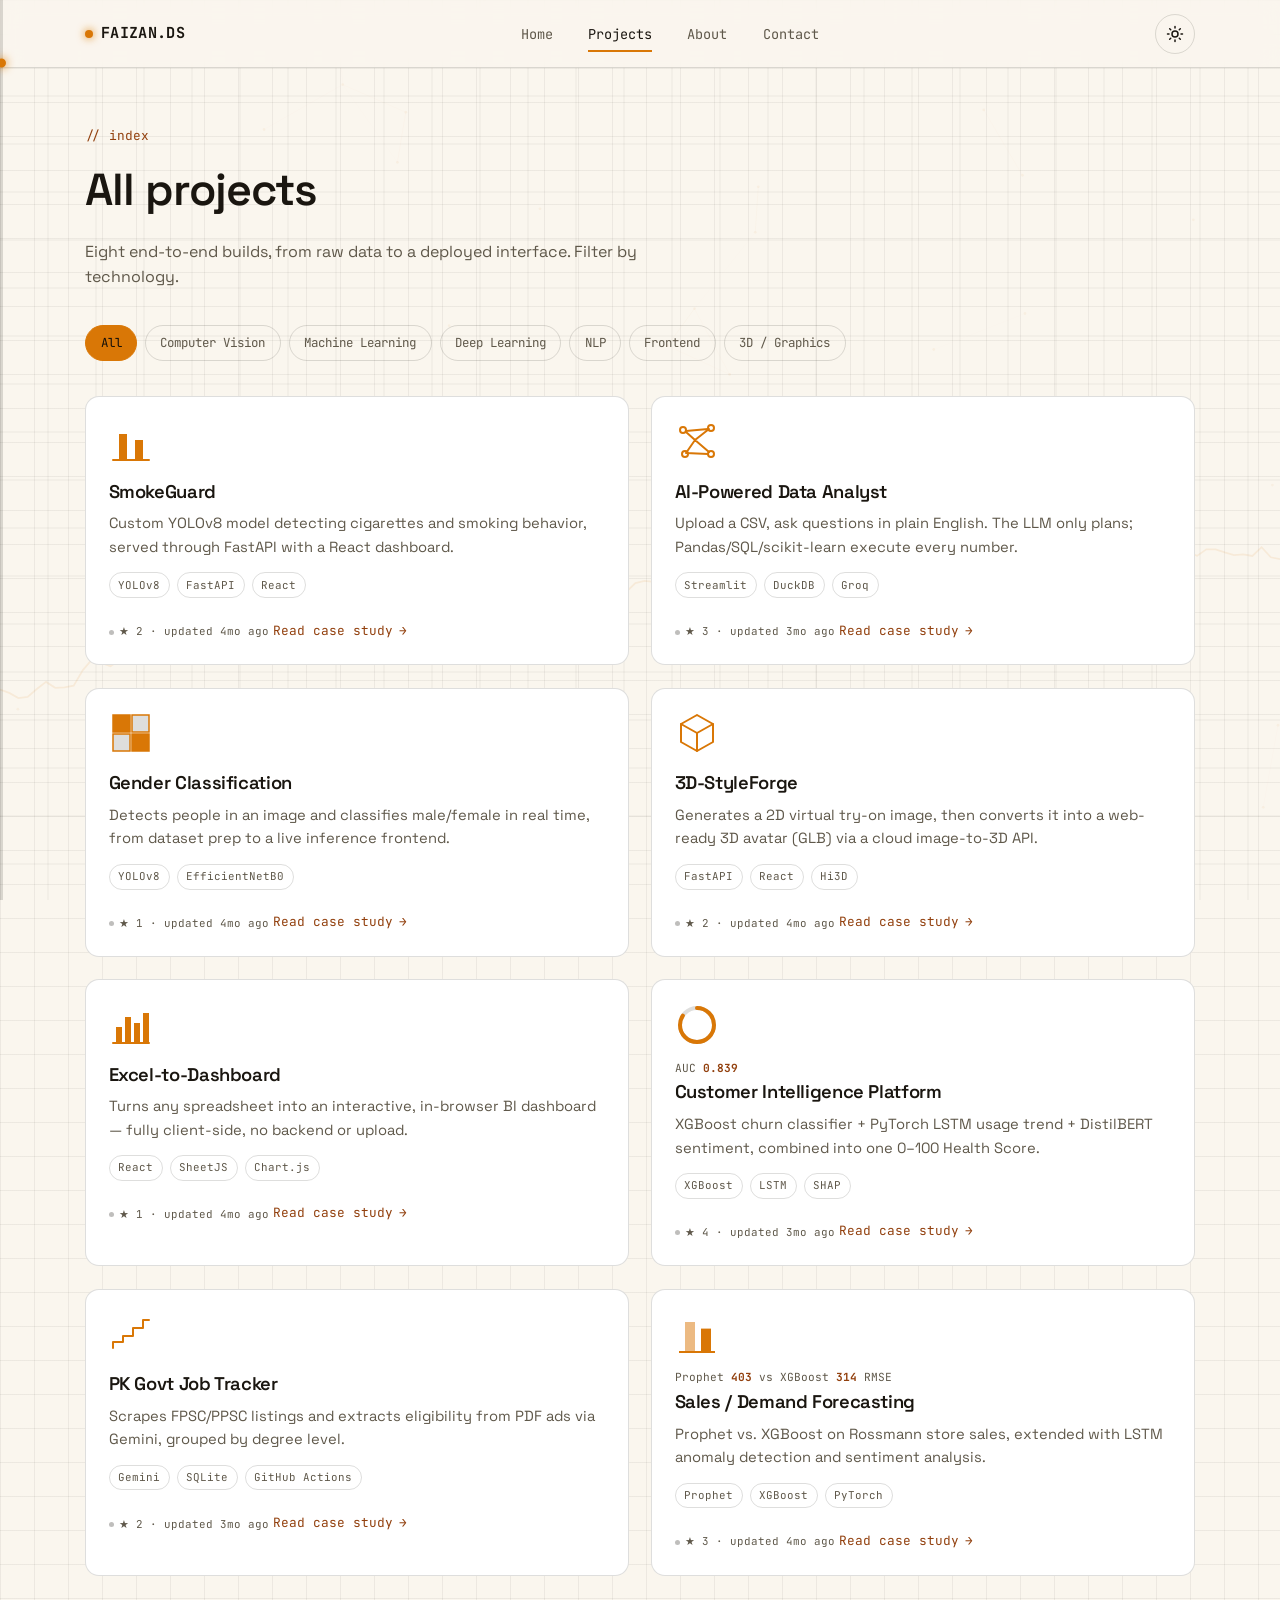
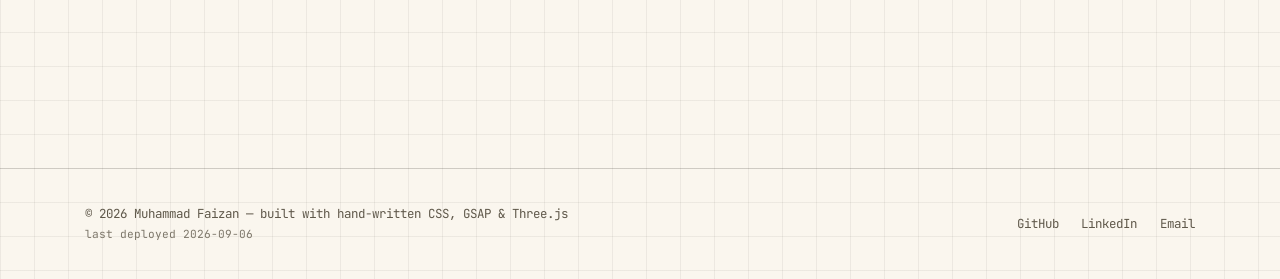
==== commit 1dfa7826: "Add project data-charts, layer in ambient node-network, readability pass Ambient background (bg-data" ====
--- a/projects/index.html
+++ b/projects/index.html
@@ -48,7 +48,7 @@
   <section class="section" style="padding-top:var(--space-5)" data-signal-marker aria-labelledby="projects-title">
     <div class="wrap">
       <div class="section-head">
-        <span class="section-head__index">// index</span>
+        <span class="section-head__index" aria-hidden="true">// index</span>
         <h1 id="projects-title" style="font-size:clamp(1.8rem,3.6vw,2.8rem)">All projects</h1>
         <p>Eight end-to-end builds, from raw data to a deployed interface. Filter by technology.</p>
       </div>
@@ -66,7 +66,8 @@
       <ul class="bento">
 
         <li class="card card--span-3" data-tech="cv">
-          <div class="card__icon sig-icon" data-reveal aria-hidden="true"><svg viewBox="0 0 44 44" fill="none" stroke="currentColor" stroke-width="2" stroke-linecap="round" stroke-linejoin="round"><rect x="6" y="10" width="20" height="14" rx="1.5"/><path d="M26 15l10-5v18l-10-5"/></svg></div>
+          <!-- illustrative precision/recall shape — no reported metric in the README, so no numeral is shown -->
+          <div class="card__icon sig-icon" data-reveal aria-hidden="true"><svg viewBox="0 0 44 44" fill="none" stroke="currentColor" stroke-width="2" stroke-linecap="round"><line x1="4" y1="40" x2="40" y2="40"/><rect class="mini-chart__bar" x="10" y="14" width="8" height="26" fill="currentColor" stroke="none"/><rect class="mini-chart__bar" x="26" y="20" width="8" height="20" fill="currentColor" stroke="none" style="transition-delay:120ms"/></svg></div>
           <h3>SmokeGuard</h3>
           <p>Custom YOLOv8 model detecting cigarettes and smoking behavior, served through FastAPI with a React dashboard.</p>
           <div class="card__tags"><span class="tag" data-filter-tag="cv">YOLOv8</span><span class="tag">FastAPI</span><span class="tag">React</span></div>
@@ -84,7 +85,8 @@
         </li>
 
         <li class="card card--span-3" data-tech="cv">
-          <div class="card__icon sig-icon" data-reveal aria-hidden="true"><svg viewBox="0 0 44 44" fill="none" stroke="currentColor" stroke-width="2" stroke-linecap="round" stroke-linejoin="round"><circle cx="22" cy="14" r="7"/><path d="M10 38c1-8 6-12 12-12s11 4 12 12"/></svg></div>
+          <!-- illustrative confusion-matrix shape, no reported per-class accuracy in the README -->
+          <div class="card__icon sig-icon" data-reveal aria-hidden="true"><svg viewBox="0 0 44 44" fill="none" stroke="currentColor" stroke-width="1.5"><rect class="mini-chart__cell is-strong" x="4" y="4" width="17" height="17"/><rect class="mini-chart__cell" x="23" y="4" width="17" height="17"/><rect class="mini-chart__cell" x="4" y="23" width="17" height="17"/><rect class="mini-chart__cell is-strong" x="23" y="23" width="17" height="17"/></svg></div>
           <h3>Gender Classification</h3>
           <p>Detects people in an image and classifies male/female in real time, from dataset prep to a live inference frontend.</p>
           <div class="card__tags"><span class="tag" data-filter-tag="cv">YOLOv8</span><span class="tag">EfficientNetB0</span></div>
@@ -102,7 +104,8 @@
         </li>
 
         <li class="card card--span-3" data-tech="frontend">
-          <div class="card__icon sig-icon" data-reveal aria-hidden="true"><svg viewBox="0 0 44 44" fill="none" stroke="currentColor" stroke-width="2" stroke-linecap="round" stroke-linejoin="round"><rect x="5" y="7" width="34" height="24" rx="2"/><path d="M12 33h20M16 15h6v10h-6zM26 20h4v5h-4z"/></svg></div>
+          <!-- illustrative category-breakdown shape, generic (no per-category numbers reported) -->
+          <div class="card__icon sig-icon" data-reveal aria-hidden="true"><svg viewBox="0 0 44 44" fill="none" stroke="currentColor" stroke-width="2" stroke-linecap="round"><line x1="4" y1="40" x2="40" y2="40"/><rect class="mini-chart__bar" x="7" y="24" width="6" height="16" fill="currentColor" stroke="none"/><rect class="mini-chart__bar" x="16" y="14" width="6" height="26" fill="currentColor" stroke="none" style="transition-delay:100ms"/><rect class="mini-chart__bar" x="25" y="20" width="6" height="20" fill="currentColor" stroke="none" style="transition-delay:200ms"/><rect class="mini-chart__bar" x="34" y="10" width="6" height="30" fill="currentColor" stroke="none" style="transition-delay:300ms"/></svg></div>
           <h3>Excel-to-Dashboard</h3>
           <p>Turns any spreadsheet into an interactive, in-browser BI dashboard — fully client-side, no backend or upload.</p>
           <div class="card__tags"><span class="tag" data-filter-tag="frontend">React</span><span class="tag">SheetJS</span><span class="tag">Chart.js</span></div>
@@ -111,7 +114,9 @@
         </li>
 
         <li class="card card--span-3" data-tech="ml,dl,nlp">
-          <div class="card__icon sig-icon" data-reveal aria-hidden="true"><svg viewBox="0 0 44 44" fill="none" stroke="currentColor" stroke-width="2" stroke-linecap="round" stroke-linejoin="round"><polyline points="4,32 12,26 18,30 26,14 34,20 40,8"/></svg></div>
+          <!-- real metric: churn model AUC 0.839 (see churn-prediction-app README) -->
+          <div class="card__icon sig-icon" data-reveal aria-hidden="true"><svg viewBox="0 0 44 44" style="transform:rotate(-90deg)"><circle class="mini-chart__gauge-track" cx="22" cy="22" r="17"/><circle class="mini-chart__gauge-fill gauge--auc839 mini-chart__gauge-fill--r17" cx="22" cy="22" r="17"/></svg></div>
+          <span class="mini-chart__metric">AUC <strong>0.839</strong></span>
           <h3>Customer Intelligence Platform</h3>
           <p>XGBoost churn classifier + PyTorch LSTM usage trend + DistilBERT sentiment, combined into one 0–100 Health Score.</p>
           <div class="card__tags"><span class="tag" data-filter-tag="ml">XGBoost</span><span class="tag">LSTM</span><span class="tag">SHAP</span></div>
@@ -120,7 +125,8 @@
         </li>
 
         <li class="card card--span-3" data-tech="nlp">
-          <div class="card__icon sig-icon" data-reveal aria-hidden="true"><svg viewBox="0 0 44 44" fill="none" stroke="currentColor" stroke-width="2" stroke-linecap="round" stroke-linejoin="round"><rect x="8" y="6" width="28" height="34" rx="2"/><path d="M14 14h16M14 20h16M14 26h10"/></svg></div>
+          <!-- illustrative step chart: "listings tracked over time" is a shape, not a reported figure -->
+          <div class="card__icon sig-icon" data-reveal aria-hidden="true"><svg viewBox="0 0 44 44" fill="none" stroke="currentColor" stroke-width="2" stroke-linecap="round" stroke-linejoin="round"><polyline points="4,36 4,30 14,30 14,24 24,24 24,16 34,16 34,8 40,8"/></svg></div>
           <h3>PK Govt Job Tracker</h3>
           <p>Scrapes FPSC/PPSC listings and extracts eligibility from PDF ads via Gemini, grouped by degree level.</p>
           <div class="card__tags"><span class="tag" data-filter-tag="nlp">Gemini</span><span class="tag">SQLite</span><span class="tag">GitHub Actions</span></div>
@@ -129,7 +135,9 @@
         </li>
 
         <li class="card card--span-3" data-tech="ml,dl">
-          <div class="card__icon sig-icon" data-reveal aria-hidden="true"><svg viewBox="0 0 44 44" fill="none" stroke="currentColor" stroke-width="2" stroke-linecap="round" stroke-linejoin="round"><path d="M6 8v28h32"/><path d="M10 26l6 4 6-14 6 8 8-16"/></svg></div>
+          <!-- real metric: Prophet RMSE 403 vs XGBoost RMSE 314 (see sales-forecasting-project README) -->
+          <div class="card__icon sig-icon" data-reveal aria-hidden="true"><svg viewBox="0 0 44 44" fill="none" stroke="none"><line x1="4" y1="40" x2="40" y2="40" stroke="currentColor" stroke-width="2"/><rect class="mini-chart__bar" x="10" y="10" width="10" height="30" fill="currentColor" opacity="0.5"/><rect class="mini-chart__bar" x="26" y="16.6" width="10" height="23.4" fill="var(--accent)" style="transition-delay:150ms"/></svg></div>
+          <span class="mini-chart__metric">Prophet <strong>403</strong> vs XGBoost <strong>314</strong> RMSE</span>
           <h3>Sales / Demand Forecasting</h3>
           <p>Prophet vs. XGBoost on Rossmann store sales, extended with LSTM anomaly detection and sentiment analysis.</p>
           <div class="card__tags"><span class="tag" data-filter-tag="ml">Prophet</span><span class="tag">XGBoost</span><span class="tag">PyTorch</span></div>
--- a/assets/css/styles.css
+++ b/assets/css/styles.css
@@ -462,6 +462,16 @@
   font-family: var(--font-mono);
   font-size: 0.72rem;
   white-space: nowrap;
+}
+/* compact variant (e.g. the small avatar-style card on about.html): the
+   full-size tag's translateZ(60px) is proportionally huge on a ~150px
+   card, and perspective foreshortening pushes it up over the face —
+   scale the Z-offset and drop-position down to match */
+.photo-card--sm .photo-card__tag {
+  bottom: -10px;
+  transform: translate(-50%, 0) translateZ(14px);
+  padding: 0.25rem 0.6rem;
+  font-size: 0.6rem;
   box-shadow: var(--shadow);
 }
 
@@ -583,6 +593,38 @@
 }
 
 /* ---- tables --------------------------------------------------------------*/
+/* ---- lightweight in-page "on this page" jump nav (long pages only) --- */
+.page-toc {
+  position: sticky;
+  top: var(--nav-h);
+  z-index: 90;
+  background: color-mix(in srgb, var(--bg) 88%, transparent);
+  backdrop-filter: blur(6px);
+  border-bottom: 1px solid var(--border);
+  overflow-x: auto;
+  white-space: nowrap;
+  -webkit-overflow-scrolling: touch;
+}
+.page-toc__inner {
+  display: inline-flex;
+  gap: var(--space-3);
+  padding: 0.6rem var(--space-4);
+}
+.page-toc a {
+  font-family: var(--font-mono);
+  font-size: 0.72rem;
+  color: var(--text-muted);
+  text-transform: uppercase;
+  letter-spacing: 0.04em;
+  white-space: nowrap;
+}
+.page-toc a:hover, .page-toc a:focus-visible { color: var(--accent-text); }
+
+.table-scroll {
+  overflow-x: auto;
+  border-radius: var(--radius-m);
+  -webkit-overflow-scrolling: touch;
+}
 .data-table {
   border: 1px solid var(--border);
   border-radius: var(--radius-m);
@@ -593,6 +635,11 @@
   padding: 0.85rem 1rem;
   border-bottom: 1px solid var(--border);
   font-size: 0.9rem;
+  overflow-wrap: break-word;
+  word-break: break-word;
+}
+@media (max-width: 500px) {
+  .data-table th, .data-table td { padding: 0.65rem 0.7rem; font-size: 0.84rem; }
 }
 .data-table th {
   font-family: var(--font-mono);
@@ -655,6 +702,55 @@
 .bar-row__fill { height: 100%; width: 0%; background: linear-gradient(90deg, var(--accent-2), var(--accent)); border-radius: 999px; transition: width 1.2s var(--ease); }
 .bar-row__fill.is-visible { width: var(--pct); }
 
+/* ---- project mini-charts: real or illustrative data visuals replacing
+   the old purely-decorative icons. All reuse the existing [data-reveal]
+   + IntersectionObserver mechanism (initReveal() in main.js) that already
+   drives .sig-icon's stroke-dashoffset draw-in — these just add a couple
+   more animatable properties (bar height, gauge arc, cell fill) keyed off
+   the same .is-visible class. ---------------------------------------- */
+.mini-chart__bar {
+  transform-box: fill-box;
+  transform-origin: bottom;
+  transform: scaleY(0);
+  transition: transform 1s var(--ease);
+}
+[data-reveal].is-visible .mini-chart__bar { transform: scaleY(1); }
+
+.mini-chart__gauge-track { fill: none; stroke: var(--border); stroke-width: 4; }
+.mini-chart__gauge-fill {
+  fill: none;
+  stroke: var(--accent);
+  stroke-width: 4;
+  stroke-linecap: round;
+  transition: stroke-dashoffset 1.3s var(--ease);
+}
+/* real metric: churn model AUC 0.839 (see churn-prediction-app README).
+   circumference precomputed per radius; offset = (1 - 0.839) * circumference */
+.gauge--auc839.mini-chart__gauge-fill--r17 { stroke-dasharray: 106.8; stroke-dashoffset: 106.8; }
+[data-reveal].is-visible .gauge--auc839.mini-chart__gauge-fill--r17 { stroke-dashoffset: 17.2; }
+.gauge--auc839.mini-chart__gauge-fill--r44 { stroke-dasharray: 276.5; stroke-dashoffset: 276.5; }
+[data-reveal].is-visible .gauge--auc839.mini-chart__gauge-fill--r44 { stroke-dashoffset: 44.5; }
+.mini-chart__cell {
+  fill: var(--border);
+  transition: fill 0.5s var(--ease);
+}
+[data-reveal].is-visible .mini-chart__cell.is-strong { fill: var(--accent); }
+[data-reveal].is-visible .mini-chart__cell.is-weak { fill: var(--border-strong); }
+
+.mini-chart__metric {
+  display: block;
+  margin-top: 0.4rem;
+  font-family: var(--font-mono);
+  font-size: 0.7rem;
+  color: var(--text-muted);
+}
+.mini-chart__metric strong { color: var(--accent-text); }
+.mini-chart__metric.is-illustrative::after {
+  content: " (illustrative)";
+  opacity: 0.6;
+  font-size: 0.62rem;
+}
+
 /* ---- sparkline / signature svgs --------------------------------------- */
 .sig-icon svg { width: 100%; height: 100%; overflow: visible; }
 .sig-icon path, .sig-icon circle, .sig-icon rect, .sig-icon polyline {
@@ -999,10 +1095,15 @@
   .cutout-particles { display: none; }
 }
 
-/* CSS fallback animation (used when GSAP fails to load) */
-@keyframes cutout-spin {
-  from { transform: rotateY(0deg); }
-  to { transform: rotateY(360deg); }
+/* CSS fallback animation (used when GSAP fails to load): a bounded
+   back-and-forth tilt, matching the JS render() bounds (±15deg Y /
+   ±8deg X) — NOT a full spin, since the flat cutout has no "back". */
+@keyframes cutout-tilt {
+  0%   { transform: rotateY(0deg)    rotateX(0deg); }
+  25%  { transform: rotateY(15deg)   rotateX(-4deg); }
+  50%  { transform: rotateY(0deg)    rotateX(-8deg); }
+  75%  { transform: rotateY(-15deg)  rotateX(-4deg); }
+  100% { transform: rotateY(0deg)    rotateX(0deg); }
 }
 @keyframes cutout-bob {
   0%, 100% { transform: translateY(0); }
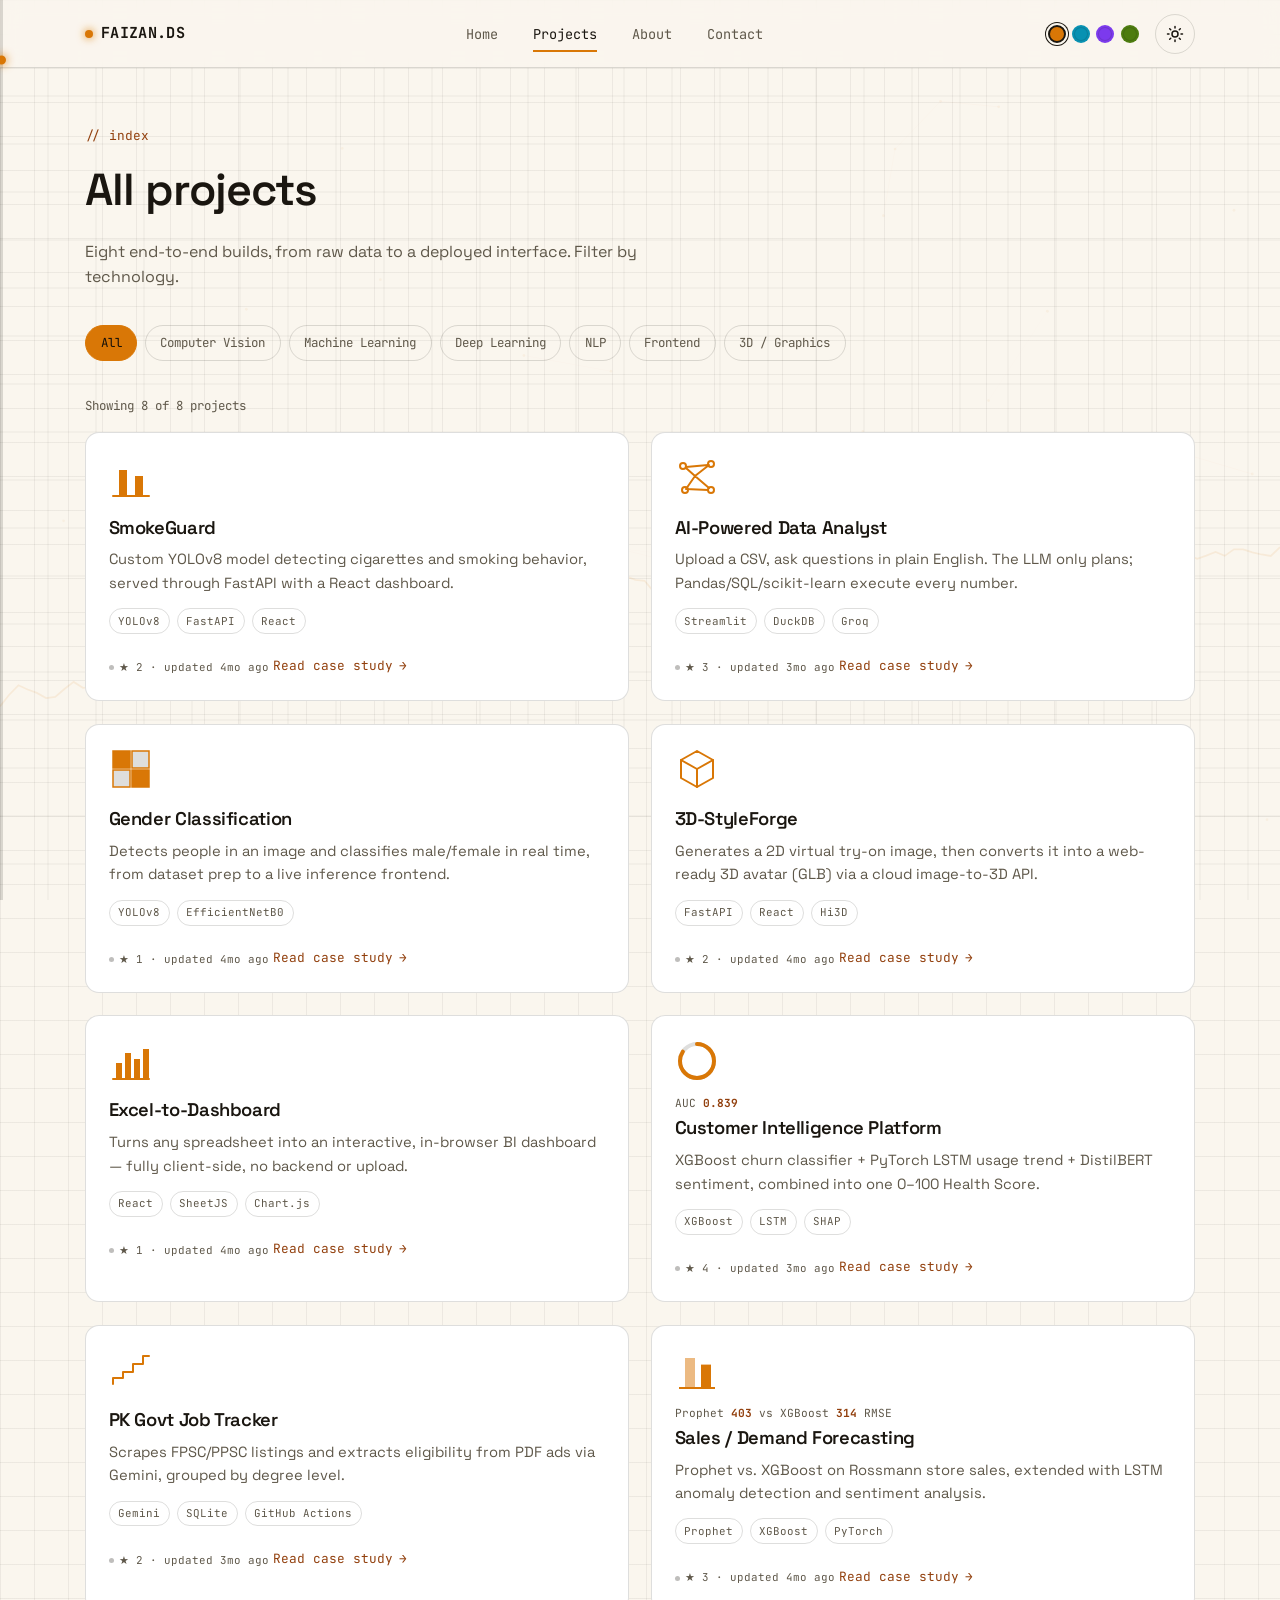
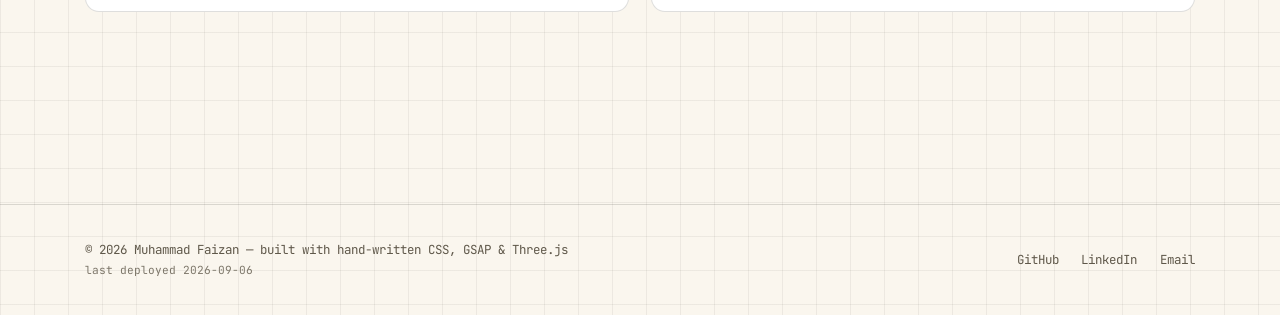
==== commit 1e4822cb: "Add accent palette switcher, richer filtering, and optional photo tint Palettes (Part 1): a second, " ====
--- a/projects/index.html
+++ b/projects/index.html
@@ -16,7 +16,7 @@
 <link rel="preconnect" href="https://fonts.gstatic.com" crossorigin>
 <link rel="stylesheet" href="https://fonts.googleapis.com/css2?family=Space+Grotesk:wght@400;500;600;700&family=JetBrains+Mono:wght@400;500;700&display=swap">
 <link rel="stylesheet" href="../assets/css/styles.css">
-<script>(function(){try{var t=localStorage.getItem('faizan-theme');if(t)document.documentElement.setAttribute('data-theme',t);}catch(e){}})();</script>
+<script>(function(){try{var t=localStorage.getItem('faizan-theme');if(t)document.documentElement.setAttribute('data-theme',t);var p=localStorage.getItem('faizan-palette');if(p&&p!=='amber')document.documentElement.setAttribute('data-palette',p);}catch(e){}})();</script>
 <script src="../assets/js/bg-datascience.js" defer></script>
 </head>
 <body class="grid-bg">
@@ -36,6 +36,12 @@
       <li><a href="../contact.html">Contact</a></li>
     </ul>
     <div class="nav__actions">
+      <div class="palette-switcher" data-palette-switcher role="group" aria-label="Accent color palette">
+        <button class="palette-swatch" data-palette-value="amber" aria-pressed="true" aria-label="Switch to amber color scheme" style="--swatch-color:#d97706"></button>
+        <button class="palette-swatch" data-palette-value="cyan" aria-pressed="false" aria-label="Switch to cyan color scheme" style="--swatch-color:#0891b2"></button>
+        <button class="palette-swatch" data-palette-value="violet" aria-pressed="false" aria-label="Switch to violet color scheme" style="--swatch-color:#7c3aed"></button>
+        <button class="palette-swatch" data-palette-value="sage" aria-pressed="false" aria-label="Switch to sage color scheme" style="--swatch-color:#4d7c0f"></button>
+      </div>
       <button class="theme-toggle" data-theme-toggle aria-pressed="false" aria-label="Switch to dark theme">
         <svg class="icon-sun" aria-hidden="true" viewBox="0 0 24 24" stroke-width="2" stroke-linecap="round"><circle cx="12" cy="12" r="4"/><path d="M12 2v2M12 20v2M4.9 4.9l1.4 1.4M17.7 17.7l1.4 1.4M2 12h2M20 12h2M4.9 19.1l1.4-1.4M17.7 6.3l1.4-1.4"/></svg>
         <svg class="icon-moon" aria-hidden="true" viewBox="0 0 24 24" stroke-width="2" stroke-linecap="round"><path d="M21 12.8A9 9 0 1111.2 3 7 7 0 0021 12.8z"/></svg>
@@ -62,6 +68,7 @@
         <button class="filter-btn" data-filter="frontend" aria-pressed="false">Frontend</button>
         <button class="filter-btn" data-filter="3d" aria-pressed="false">3D / Graphics</button>
       </div>
+      <p class="mono text-muted" style="font-size:0.78rem;margin-bottom:1rem" data-filter-count aria-live="polite">Showing 8 of 8 projects</p>
 
       <ul class="bento">
 
--- a/assets/css/styles.css
+++ b/assets/css/styles.css
@@ -83,6 +83,97 @@
   --border-strong: rgba(245, 237, 224, 0.3);
   --grid-line: rgba(245, 237, 224, 0.06);
   --shadow: 0 20px 60px -25px rgba(0, 0, 0, 0.7);
+}
+
+/* ---- accent palette overrides ------------------------------------------
+   A second, independent axis from light/dark: data-palette on <html>.
+   "amber" is the default and needs no override block (it's already the
+   base :root/[data-theme=dark] values above). Only --accent/--accent-2/
+   --accent-text are palette-scoped — every other token (borders, grid,
+   backgrounds) is neutral ink-based and doesn't need to change per
+   palette. hero3d.js, bg-datascience.js and stats3d.js all already
+   re-read --accent on the "themechange" event, so the palette switcher
+   in main.js reuses that same event name — none of those three files
+   need any code change to re-tint.
+   Each accent-text value below is a darkened variant of --accent chosen
+   to clear 4.5:1 against --bg with real margin (see contrast figures in
+   the PR/commit message); dark-mode accents already clear 7:1+ against
+   the near-black dark --bg, so accent-text just reuses --accent there. */
+:root[data-palette="cyan"] {
+  --accent: #0891b2;
+  --accent-2: #155e75;
+  --accent-text: #06667d; /* 6.06:1 on light --bg */
+}
+:root[data-palette="cyan"][data-theme="dark"] {
+  --accent: #22d3ee;
+  --accent-2: #67e8f9;
+  --accent-text: #22d3ee; /* 11:1 on dark --bg */
+}
+@media (prefers-color-scheme: dark) {
+  :root[data-palette="cyan"]:not([data-theme="light"]) {
+    --accent: #22d3ee;
+    --accent-2: #67e8f9;
+    --accent-text: #22d3ee;
+  }
+}
+
+:root[data-palette="violet"] {
+  --accent: #7c3aed;
+  --accent-2: #5b21b6;
+  --accent-text: #712aec; /* 6.02:1 on light --bg */
+}
+:root[data-palette="violet"][data-theme="dark"] {
+  --accent: #a78bfa;
+  --accent-2: #c4b5fd;
+  --accent-text: #a78bfa; /* 7.31:1 on dark --bg */
+}
+@media (prefers-color-scheme: dark) {
+  :root[data-palette="violet"]:not([data-theme="light"]) {
+    --accent: #a78bfa;
+    --accent-2: #c4b5fd;
+    --accent-text: #a78bfa;
+  }
+}
+
+:root[data-palette="sage"] {
+  --accent: #4d7c0f;
+  --accent-2: #3f6212;
+  --accent-text: #41690d; /* 6.01:1 on light --bg */
+}
+:root[data-palette="sage"][data-theme="dark"] {
+  --accent: #84cc16;
+  --accent-2: #a3e635;
+  --accent-text: #84cc16; /* 10.07:1 on dark --bg */
+}
+@media (prefers-color-scheme: dark) {
+  :root[data-palette="sage"]:not([data-theme="light"]) {
+    --accent: #84cc16;
+    --accent-2: #a3e635;
+    --accent-text: #84cc16;
+  }
+}
+
+/* palette-switcher swatch UI, next to the theme toggle */
+.palette-switcher {
+  display: flex;
+  align-items: center;
+  gap: 0.4rem;
+  padding: 0 0.2rem;
+}
+.palette-swatch {
+  width: 18px;
+  height: 18px;
+  border-radius: 50%;
+  background: var(--swatch-color);
+  border: 2px solid transparent;
+  box-shadow: inset 0 0 0 1px var(--border);
+  transition: transform 0.15s var(--ease), box-shadow 0.2s ease;
+  flex-shrink: 0;
+}
+.palette-swatch:hover { transform: scale(1.15); }
+.palette-swatch[aria-pressed="true"] {
+  border-color: var(--text);
+  box-shadow: 0 0 0 2px var(--bg), 0 0 0 3px var(--text);
 }
 
 /* ---- reset ---------------------------------------------------------------*/
@@ -330,6 +421,18 @@
   }
 }
 
+@media (max-width: 480px) {
+  /* keep brand + palette swatches + theme toggle + burger from overflowing
+     a 360px viewport now that the palette switcher adds 4 more controls */
+  .brand { font-size: 0.82rem; gap: 0.35rem; }
+  .nav { gap: 0.5rem; }
+  .nav__actions { gap: 0.35rem; }
+  .palette-switcher { gap: 0.22rem; padding: 0; }
+  .palette-swatch { width: 14px; height: 14px; }
+  .theme-toggle { width: 34px; height: 34px; }
+  .nav__burger { width: 34px; height: 34px; }
+}
+
 /* ---- buttons -------------------------------------------------------------*/
 .btn {
   display: inline-flex;
@@ -1077,6 +1180,23 @@
   height: 100%;
   object-fit: contain;
   filter: drop-shadow(0 18px 30px rgba(0, 0, 0, 0.25));
+  transition: filter 0.5s ease;
+}
+/* optional accent-tinted duotone, opt-in via the toggle near the hero —
+   true color is the default so a not-yet-tuned hue never degrades the
+   default experience. --duotone-hue is set per palette below. */
+:root { --duotone-hue: 0deg; }
+:root[data-palette="cyan"] { --duotone-hue: 150deg; }
+:root[data-palette="violet"] { --duotone-hue: 210deg; }
+:root[data-palette="sage"] { --duotone-hue: 70deg; }
+.cutout-photo-wrap.is-tinted img {
+  filter: drop-shadow(0 18px 30px rgba(0, 0, 0, 0.25))
+    grayscale(0.9) sepia(0.35) saturate(3) hue-rotate(var(--duotone-hue)) contrast(1.05);
+}
+.photo-style-toggle {
+  margin-top: var(--space-2);
+  font-size: 0.7rem;
+  padding: 0.35rem 0.8rem;
 }
 .cutout-particles {
   position: absolute;
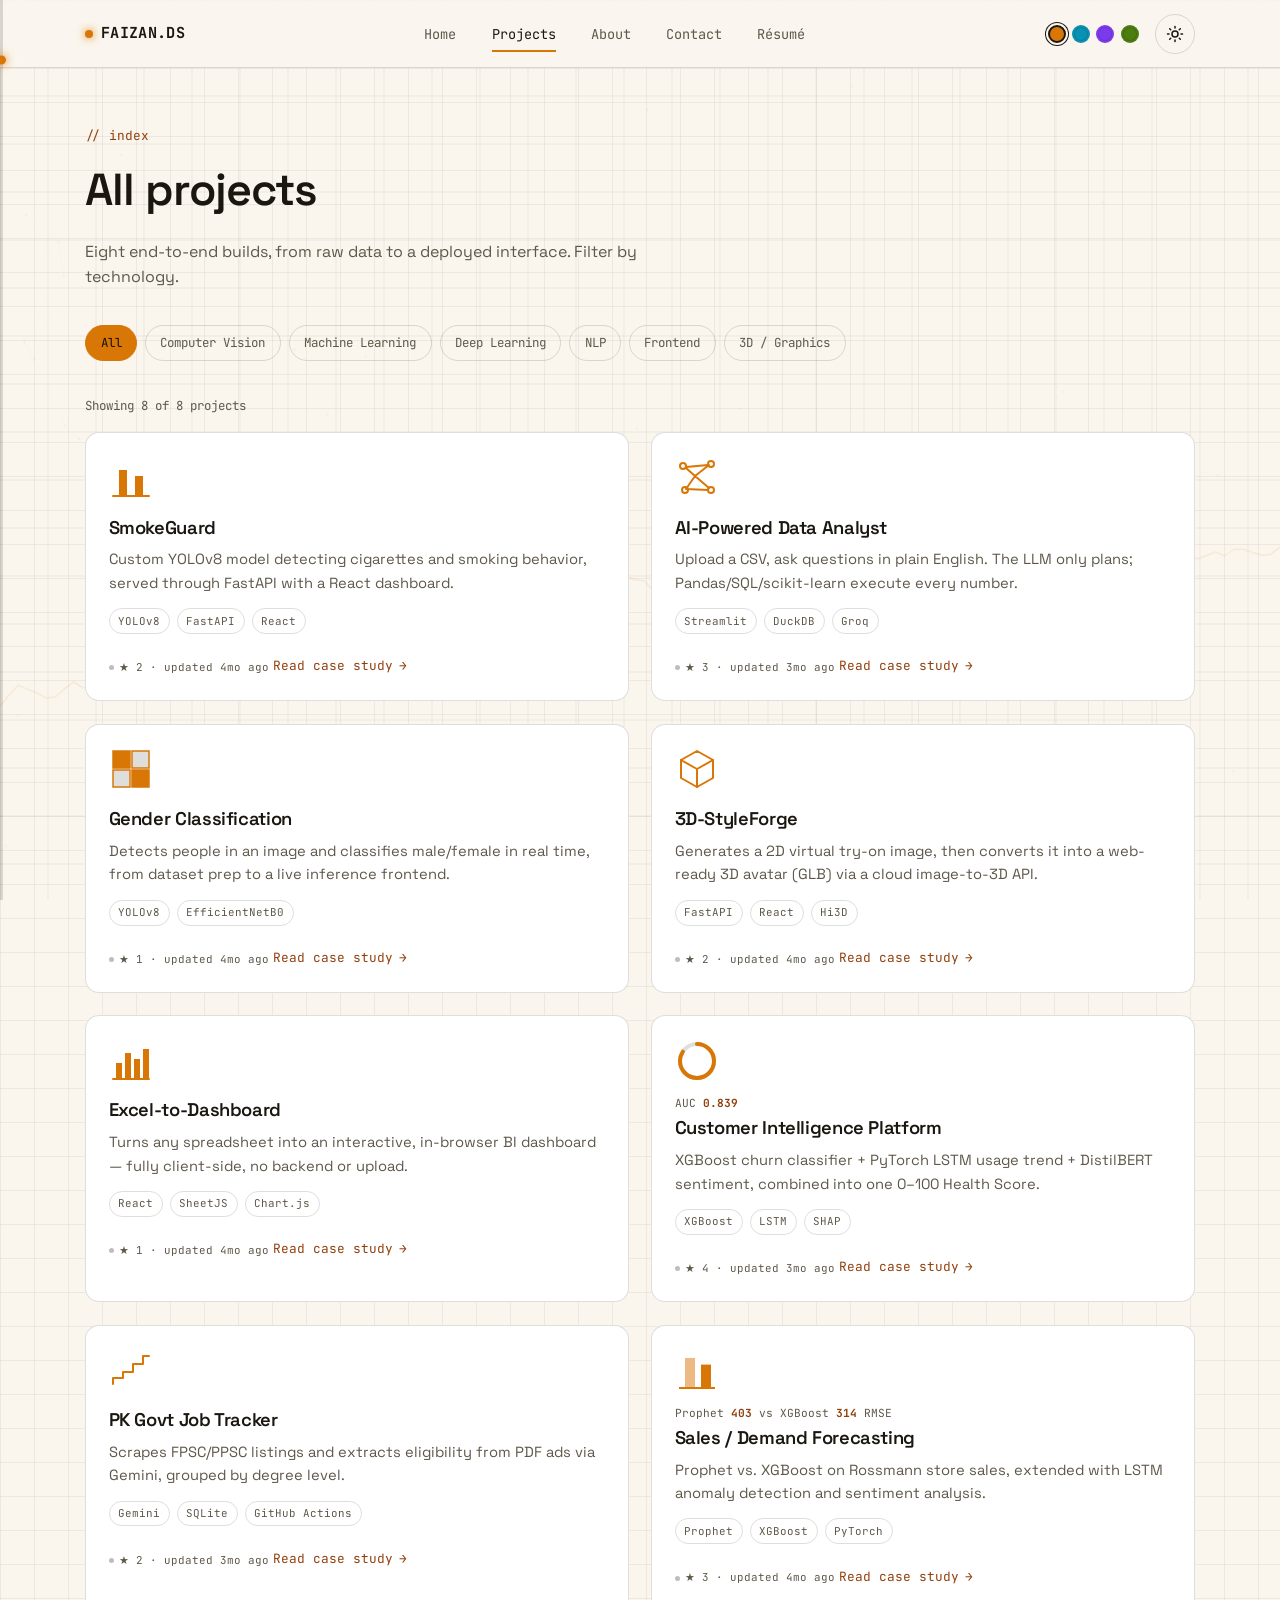
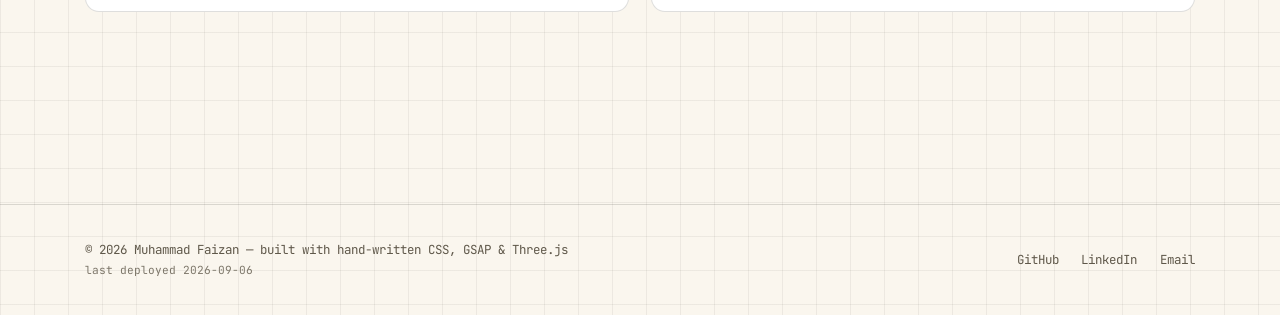
==== commit 4de920b7: "Part 0: rewrite bio, add case-study structure, resume link 0A — about.html bio replaced with a struc" ====
--- a/projects/index.html
+++ b/projects/index.html
@@ -33,7 +33,7 @@
       <li><a href="../index.html">Home</a></li>
       <li><a href="../projects/index.html" aria-current="page">Projects</a></li>
       <li><a href="../about.html">About</a></li>
-      <li><a href="../contact.html">Contact</a></li>
+      <li><a href="../contact.html">Contact</a></li><li><a href="../assets/resume.pdf" target="_blank" rel="noopener">R&eacute;sum&eacute;</a></li>
     </ul>
     <div class="nav__actions">
       <div class="palette-switcher" data-palette-switcher role="group" aria-label="Accent color palette">
--- a/assets/css/styles.css
+++ b/assets/css/styles.css
@@ -515,6 +515,18 @@
   flex-wrap: wrap;
 }
 .stat { font-family: var(--font-mono); }
+.stat__ring-row { display: flex; align-items: center; gap: 0.4rem; }
+.stat__ring { width: 28px; height: 28px; flex-shrink: 0; transform: rotate(-90deg); }
+.stat__ring-track { fill: none; stroke: var(--border); stroke-width: 3; }
+.stat__ring-fill {
+  fill: none;
+  stroke: var(--accent);
+  stroke-width: 3;
+  stroke-linecap: round;
+  stroke-dasharray: 81.68;
+  stroke-dashoffset: 81.68;
+  transition: stroke-dashoffset 0.1s linear;
+}
 .stat__num { font-size: 1.6rem; color: var(--accent-text); font-weight: 700; }
 .stat__label { font-size: 0.72rem; color: var(--text-muted); text-transform: uppercase; letter-spacing: 0.05em; }
 .hero__cta { margin-top: var(--space-4); }
@@ -642,7 +654,13 @@
   overflow: hidden;
   transition: transform 0.3s var(--ease), border-color 0.3s ease, box-shadow 0.3s ease;
 }
-.card:hover { transform: translateY(-4px); border-color: var(--border-strong); box-shadow: var(--shadow); }
+.card:hover { border-color: var(--border-strong); box-shadow: var(--shadow); }
+/* mouse-hover tilt is applied inline by initCardTilt() in main.js; this
+   covers touch/keyboard focus, where that JS intentionally doesn't run */
+.card:focus-within { transform: translateY(-4px); }
+@media (hover: none) {
+  .card:active { transform: translateY(-2px); }
+}
 .card--span-4 { grid-column: span 4; }
 .card--span-3 { grid-column: span 3; }
 .card--span-2 { grid-column: span 2; }
@@ -884,7 +902,7 @@
 }
 .pbp-grid {
   display: grid;
-  grid-template-columns: repeat(3, 1fr);
+  grid-template-columns: repeat(auto-fit, minmax(220px, 1fr));
   gap: var(--space-3);
   margin: var(--space-4) 0;
 }
@@ -894,6 +912,7 @@
   border-radius: var(--radius-m);
   padding: var(--space-3);
 }
+.pbp-card--retro { border-style: dashed; }
 .pbp-card__label { font-family: var(--font-mono); font-size: 0.72rem; color: var(--accent-text); text-transform: uppercase; letter-spacing: 0.05em; }
 .pbp-card p { margin-top: var(--space-2); color: var(--text-muted); font-size: 0.92rem; }
 .project-nav {
@@ -970,6 +989,47 @@
 /* ---- reduced motion fallback for canvases ------------------------------ */
 .no-webgl .hero__canvas,
 .no-webgl .stats3d-canvas { display: none; }
+
+/* ---- hero cursor trail: small accent dots, "data points sampled" ------ */
+.cursor-trail-dot {
+  position: absolute;
+  width: 5px;
+  height: 5px;
+  border-radius: 50%;
+  background: var(--accent);
+  box-shadow: 0 0 4px var(--accent);
+  pointer-events: none;
+  transform: translate(-50%, -50%) scale(1);
+  opacity: 0.8;
+  transition: opacity 0.4s ease, transform 0.4s ease;
+  z-index: 2;
+}
+
+/* ---- radar chart hover highlight ---------------------------------------*/
+.radar-label.is-hovered { fill: var(--accent-text); font-weight: 700; }
+
+/* ---- GitHub fetch loading indicator (terminal activity log header) ---- */
+.gh-load-pulse {
+  display: inline-block;
+  width: 7px;
+  height: 7px;
+  border-radius: 50%;
+  background: var(--accent);
+  margin-right: 0.4rem;
+  animation: gh-pulse 1s ease-in-out infinite;
+}
+.gh-load-pulse.is-done {
+  animation: none;
+  background: transparent;
+  width: auto;
+  height: auto;
+  margin-right: 0.3rem;
+}
+.gh-load-pulse.is-done::before {
+  content: "✓";
+  color: var(--accent-text);
+  font-size: 0.75rem;
+}
 
 /* ---- live GitHub stat chip (hero) -------------------------------------- */
 .gh-chip {
@@ -1215,6 +1275,40 @@
   .cutout-particles { display: none; }
 }
 
+/* ---- audio-reactive talking-avatar overlay (assets/js/talking-avatar.js)
+   — only ever created if assets/audio/intro.mp3 exists; --mouth-left/
+   --mouth-top are a PLACEHOLDER guess and need visual tuning against the
+   real cutout photo once the audio asset is added. ------------------- */
+.cutout-mouth {
+  position: absolute;
+  left: var(--mouth-left, 49%);
+  top: var(--mouth-top, 61%);
+  width: 20px;
+  height: 5px;
+  border-radius: 50%;
+  background: rgba(20, 16, 10, 0.55);
+  transform: translate(-50%, -50%) scaleY(1);
+  transform-origin: center;
+  opacity: 0;
+  pointer-events: none;
+  z-index: 3;
+  transition: opacity 0.08s linear, transform 0.08s linear;
+}
+.avatar-play-btn {
+  display: flex;
+  margin: var(--space-2) auto 0;
+  align-items: center;
+  gap: 0.4rem;
+}
+.avatar-play-icon { font-size: 0.7em; }
+.avatar-captions {
+  max-width: 40ch;
+  margin: 0.6rem auto 0;
+  font-size: 0.78rem;
+  color: var(--text-muted);
+  min-height: 1.4em;
+}
+
 /* CSS fallback animation (used when GSAP fails to load): a bounded
    back-and-forth tilt, matching the JS render() bounds (±15deg Y /
    ±8deg X) — NOT a full spin, since the flat cutout has no "back". */
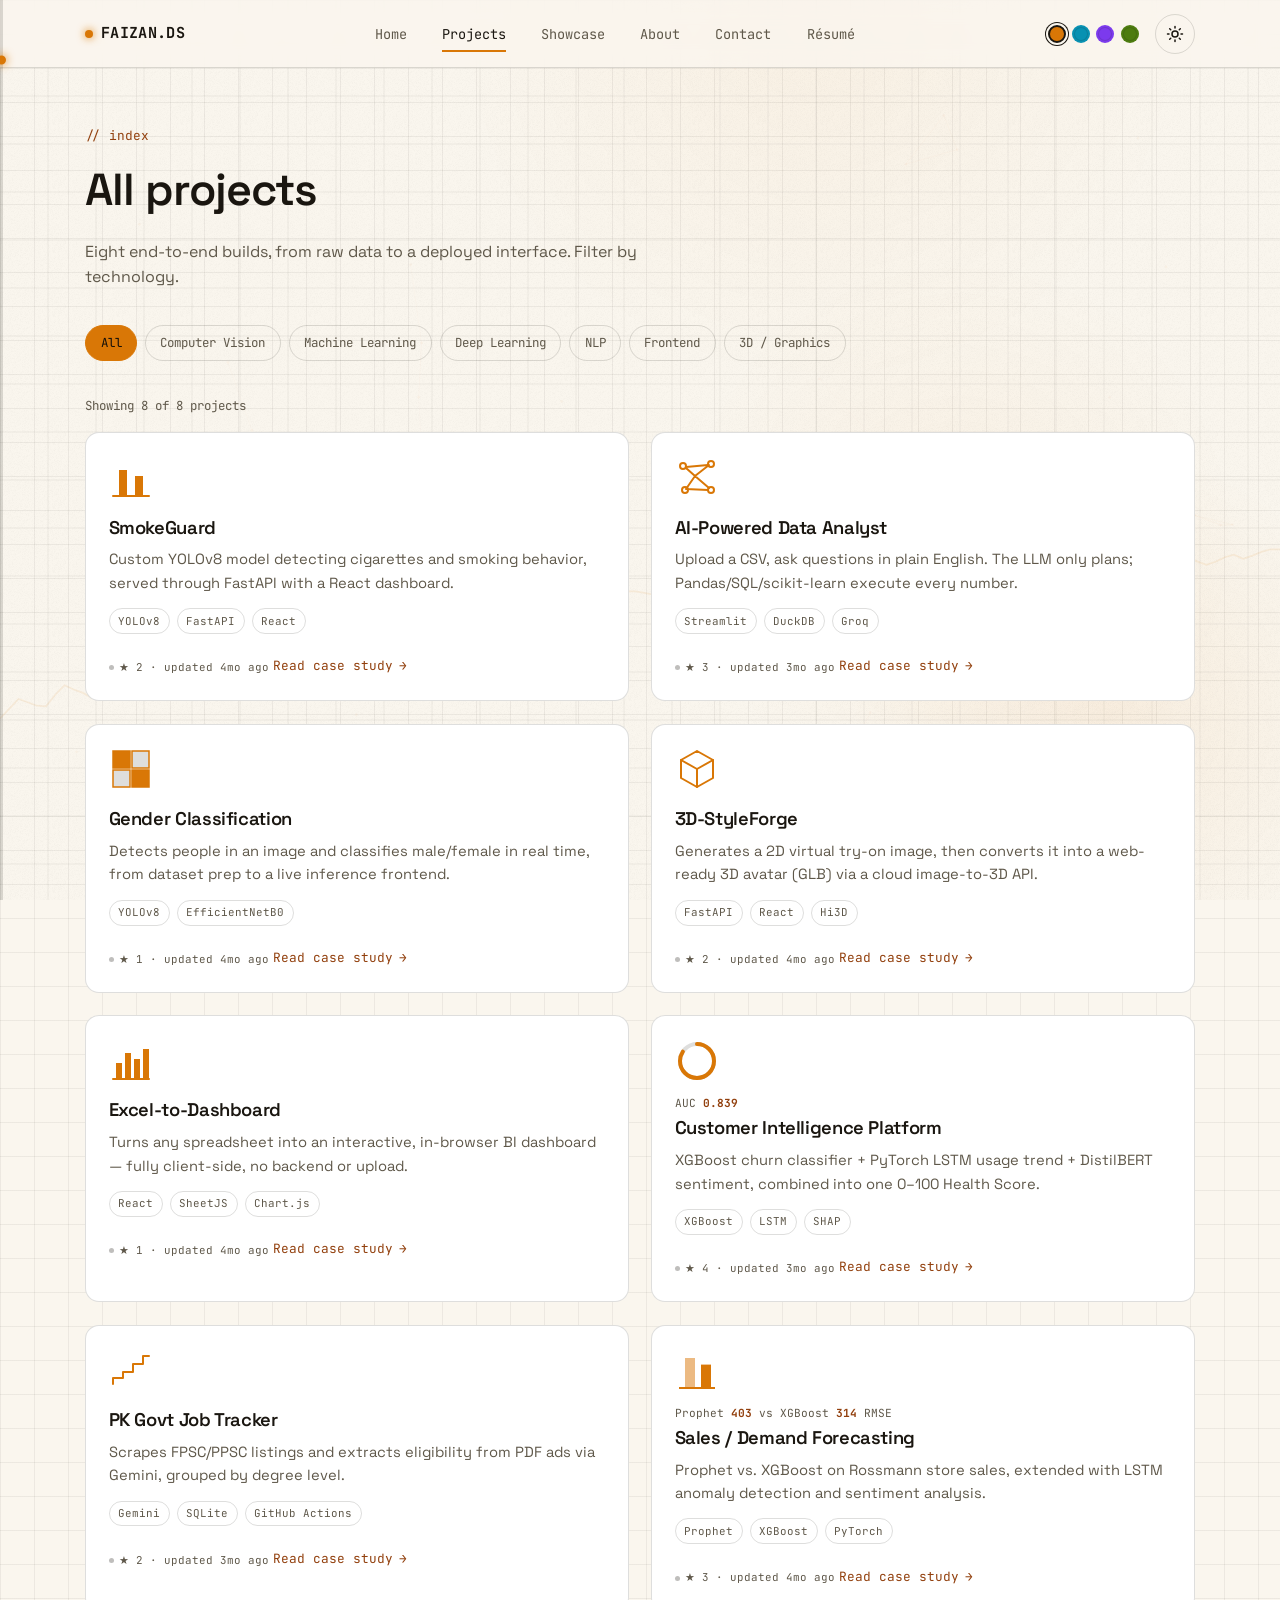
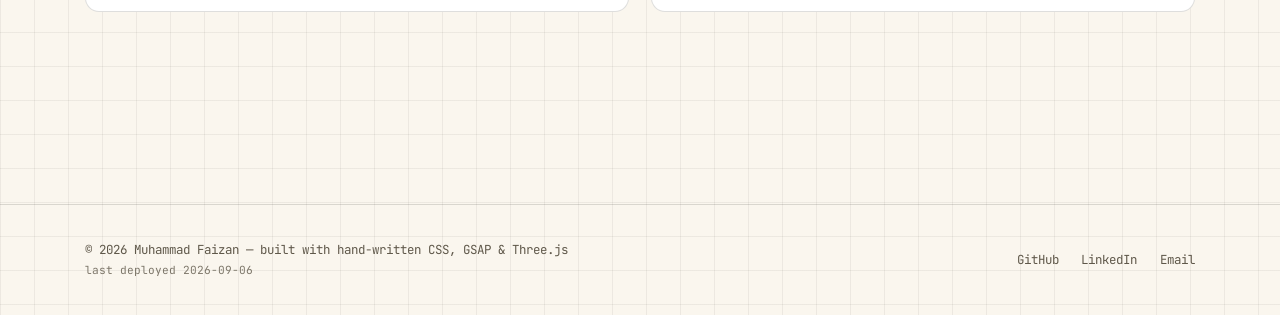
==== commit 1c93607d: "Add showcase.html: bold arcade-editorial project gallery New top-level page, linked from the main na" ====
--- a/projects/index.html
+++ b/projects/index.html
@@ -31,7 +31,7 @@
     </button>
     <ul class="nav__links" id="nav-links" data-nav-links>
       <li><a href="../index.html">Home</a></li>
-      <li><a href="../projects/index.html" aria-current="page">Projects</a></li>
+      <li><a href="../projects/index.html" aria-current="page">Projects</a></li><li><a href="../showcase.html">Showcase</a></li>
       <li><a href="../about.html">About</a></li>
       <li><a href="../contact.html">Contact</a></li><li><a href="../assets/resume.pdf" target="_blank" rel="noopener">R&eacute;sum&eacute;</a></li>
     </ul>
--- a/assets/css/styles.css
+++ b/assets/css/styles.css
@@ -1340,3 +1340,193 @@
   0%, 100% { transform: translate(0, 0); opacity: 0.35; }
   50% { transform: translate(6px, -10px); opacity: 0.7; }
 }
+
+/* ==========================================================================
+   Showcase page (showcase.html) — bold arcade-editorial gallery.
+   Forced dark: an inline pre-paint script sets data-theme="dark" on <html>
+   unconditionally for this page only, so it reuses the site's existing
+   dark-theme + palette CSS blocks as-is (no new color tokens introduced —
+   --accent still follows whichever palette is active elsewhere). Bigger
+   type scale and more negative space than the rest of the site is the
+   intended effect here; same --font-display/--font-mono variables.
+   ========================================================================== */
+.showcase-page { background: var(--bg); }
+.showcase-page .site-header { border-bottom-color: var(--border); }
+
+.showcase-hero {
+  min-height: 92vh;
+  display: flex;
+  flex-direction: column;
+  justify-content: center;
+  position: relative;
+  padding: var(--space-6) 0;
+}
+.showcase-hero__eyebrow {
+  font-family: var(--font-mono);
+  font-size: 0.85rem;
+  letter-spacing: 0.12em;
+  color: var(--accent-text);
+  text-transform: uppercase;
+  display: flex;
+  align-items: center;
+  gap: 0.6rem;
+}
+.showcase-hero__eyebrow::before {
+  content: "";
+  width: 28px; height: 1px;
+  background: var(--accent);
+}
+.showcase-hero h1 {
+  font-family: var(--font-display);
+  font-size: clamp(3.2rem, 11vw, 8.5rem);
+  line-height: 0.94;
+  letter-spacing: -0.02em;
+  margin-top: var(--space-3);
+  text-transform: uppercase;
+}
+.showcase-hero h1 em {
+  font-style: normal;
+  color: var(--accent-text);
+}
+.showcase-hero__lede {
+  margin-top: var(--space-4);
+  max-width: 52ch;
+  font-size: 1.05rem;
+  color: var(--text-muted);
+}
+.showcase-scroll-cue {
+  position: absolute;
+  bottom: var(--space-4);
+  left: 0;
+  display: flex;
+  align-items: center;
+  gap: 0.6rem;
+  font-family: var(--font-mono);
+  font-size: 0.72rem;
+  letter-spacing: 0.1em;
+  color: var(--text-muted);
+  text-transform: uppercase;
+}
+.showcase-scroll-cue__arrow { animation: showcase-bounce 1.8s ease-in-out infinite; }
+@keyframes showcase-bounce {
+  0%, 100% { transform: translateY(0); opacity: 0.5; }
+  50% { transform: translateY(6px); opacity: 1; }
+}
+@media (prefers-reduced-motion: reduce) {
+  .showcase-scroll-cue__arrow { animation: none; }
+}
+
+.showcase-entry {
+  padding: var(--space-6) 0;
+  border-top: 1px solid var(--border);
+}
+.showcase-entry__grid {
+  display: grid;
+  grid-template-columns: 1fr 1fr;
+  gap: var(--space-5);
+  align-items: center;
+}
+.showcase-entry--reverse .showcase-entry__grid { direction: rtl; }
+.showcase-entry--reverse .showcase-entry__grid > * { direction: ltr; }
+@media (max-width: 860px) {
+  .showcase-entry__grid { grid-template-columns: 1fr; }
+  .showcase-entry--reverse .showcase-entry__grid { direction: ltr; }
+}
+
+.showcase-entry__tag {
+  font-family: var(--font-mono);
+  font-size: 0.78rem;
+  letter-spacing: 0.08em;
+  color: var(--accent-text);
+  text-transform: uppercase;
+}
+.showcase-entry h2 {
+  font-family: var(--font-display);
+  font-size: clamp(2rem, 5.5vw, 3.6rem);
+  line-height: 1;
+  text-transform: uppercase;
+  margin-top: 0.6rem;
+}
+.showcase-entry__desc {
+  margin-top: var(--space-3);
+  max-width: 56ch;
+  color: var(--text-muted);
+  font-size: 1rem;
+}
+.showcase-spec {
+  margin-top: var(--space-4);
+  font-family: var(--font-mono);
+  font-size: 0.82rem;
+  display: flex;
+  flex-direction: column;
+  gap: 0.5rem;
+  border-top: 1px solid var(--border);
+  border-bottom: 1px solid var(--border);
+  padding: var(--space-3) 0;
+}
+.showcase-spec__row { display: flex; gap: 1rem; }
+.showcase-spec__key { color: var(--text-muted); min-width: 6.5rem; text-transform: uppercase; letter-spacing: 0.06em; }
+.showcase-spec__val { color: var(--text); }
+.showcase-entry__cta {
+  margin-top: var(--space-4);
+  display: inline-flex;
+  align-items: center;
+  gap: 0.5rem;
+  font-family: var(--font-mono);
+  font-size: 0.9rem;
+  letter-spacing: 0.04em;
+  color: var(--accent-text);
+  text-transform: uppercase;
+  border-bottom: 1px solid transparent;
+  transition: border-color 0.2s ease, gap 0.2s ease;
+}
+.showcase-entry__cta:hover, .showcase-entry__cta:focus-visible {
+  border-color: var(--accent);
+  gap: 0.8rem;
+}
+
+.showcase-entry__visual {
+  display: flex;
+  align-items: center;
+  justify-content: center;
+  aspect-ratio: 1 / 1;
+  border: 1px solid var(--border);
+  border-radius: var(--radius-m);
+  background: var(--card-bg);
+  color: var(--accent);
+  padding: var(--space-5);
+}
+.showcase-entry__visual svg { width: 100%; height: 100%; overflow: visible; }
+
+/* reuse the shared reveal mechanism ([data-reveal] + main.js's
+   IntersectionObserver) but with a fade+rise instead of the sig-icon
+   stroke-dashoffset draw-in, since these are full sections not icons */
+.showcase-entry[data-reveal] { opacity: 0; transform: translateY(28px); transition: opacity 0.7s var(--ease), transform 0.7s var(--ease); }
+.showcase-entry[data-reveal].is-visible { opacity: 1; transform: translateY(0); }
+@media (prefers-reduced-motion: reduce) {
+  .showcase-entry[data-reveal] { opacity: 1; transform: none; transition: none; }
+}
+
+.showcase-explainer {
+  padding: var(--space-6) 0;
+  border-top: 1px solid var(--border);
+  max-width: 70ch;
+}
+.showcase-explainer p { font-size: 1.05rem; color: var(--text-muted); }
+.showcase-explainer strong { color: var(--text); font-weight: 600; }
+
+.showcase-stats {
+  display: flex;
+  gap: var(--space-5);
+  flex-wrap: wrap;
+  margin-top: var(--space-4);
+}
+.showcase-stats .stat__num { font-size: 2.2rem; }
+
+.showcase-faq {
+  padding: var(--space-6) 0;
+  border-top: 1px solid var(--border);
+}
+.showcase-faq__item { border-bottom: 1px solid var(--border); padding: var(--space-3) 0; }
+.showcase-faq__q { font-family: var(--font-display); font-size: 1.2rem; }
+.showcase-faq__a { margin-top: 0.6rem; color: var(--text-muted); max-width: 65ch; }
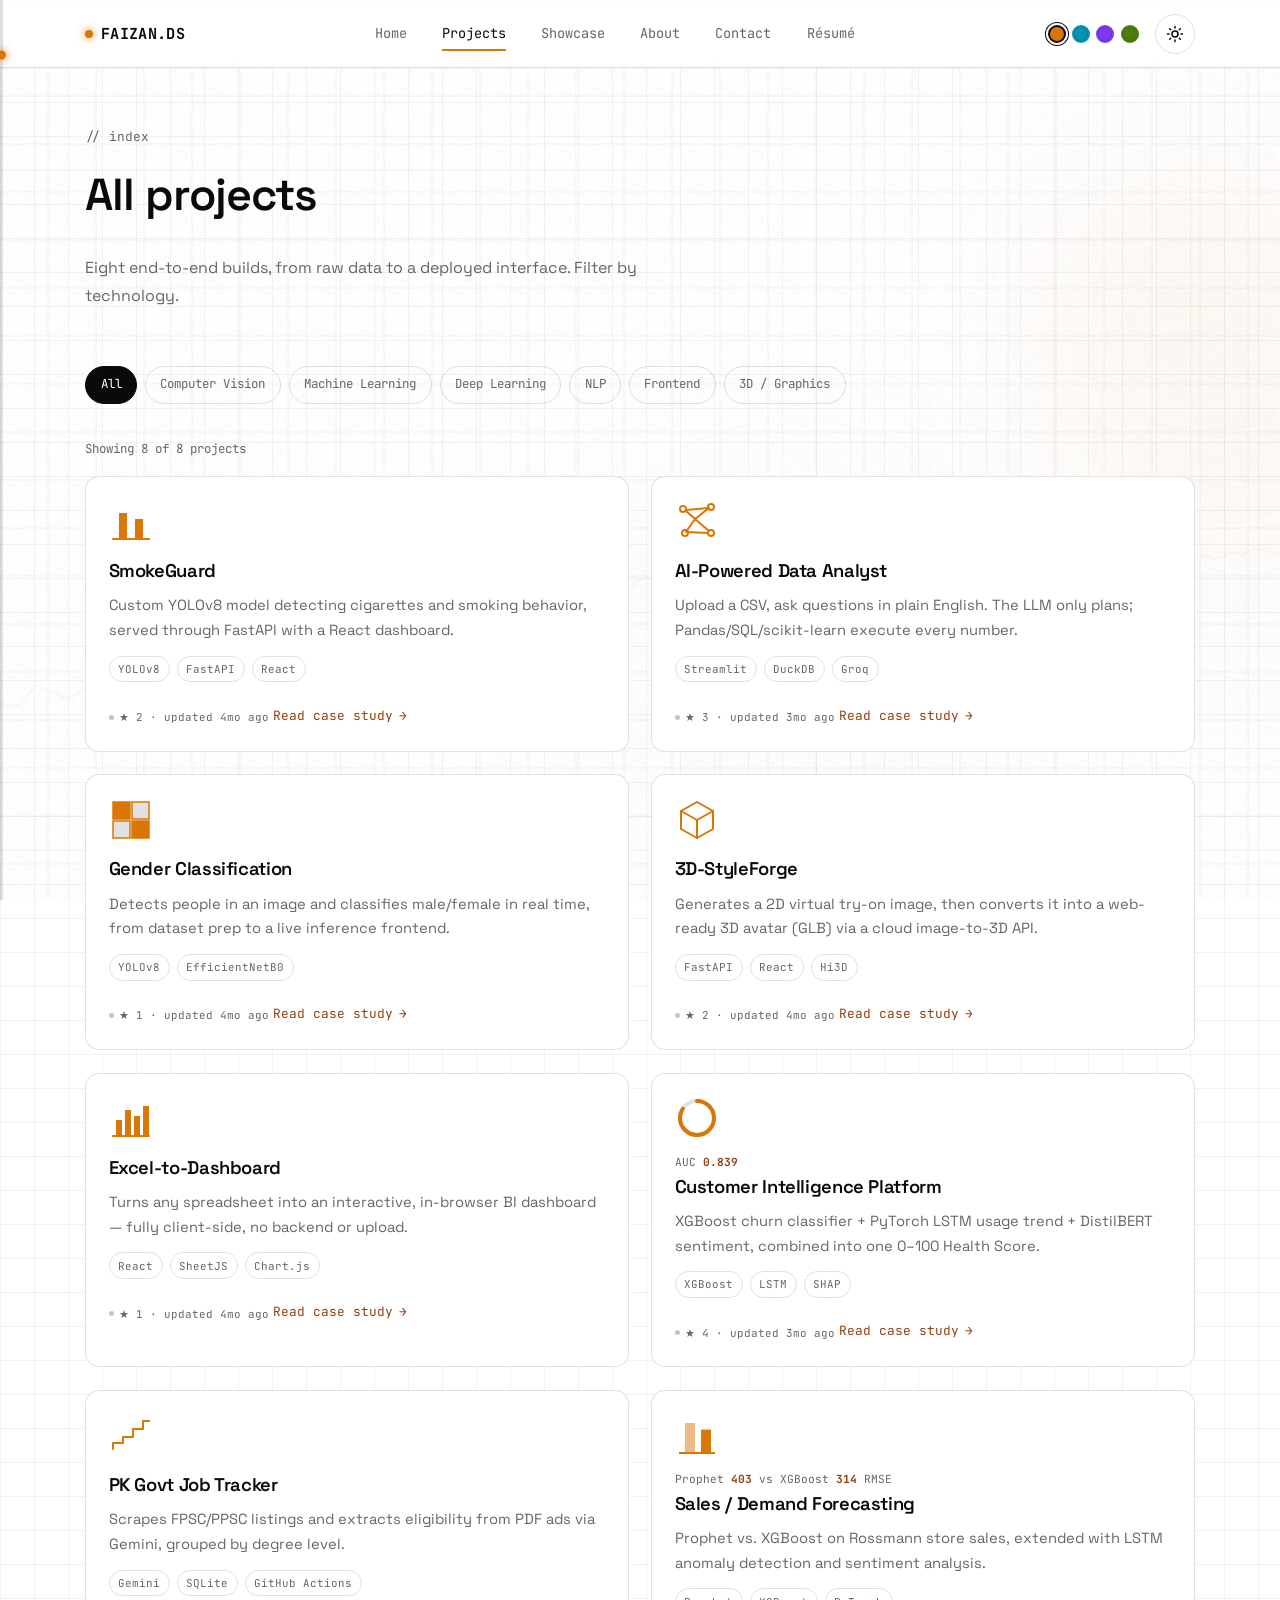
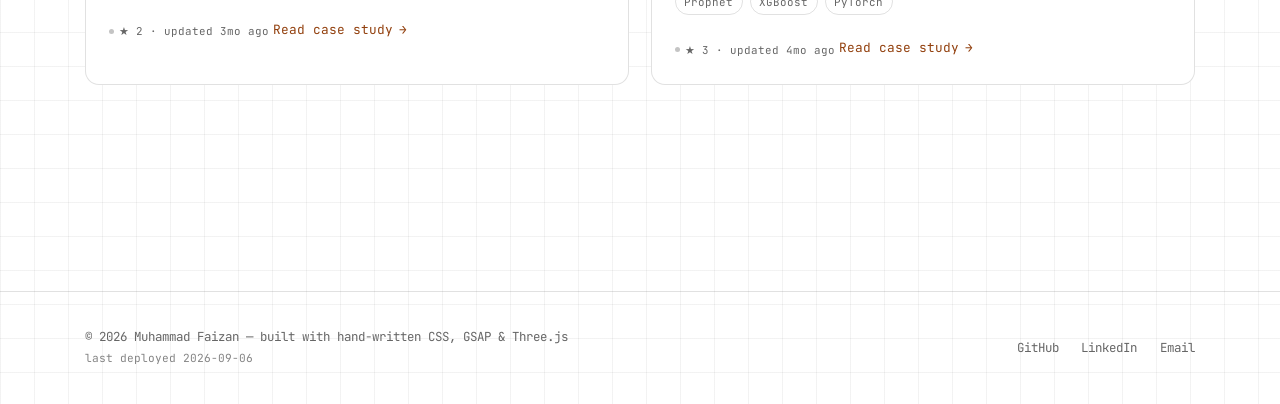
==== commit d35ade4a: "Restyle: minimalist monochrome-editorial visual language, site-wide Every existing feature (theme to" ====
--- a/projects/index.html
+++ b/projects/index.html
@@ -72,7 +72,7 @@
 
       <ul class="bento">
 
-        <li class="card card--span-3" data-tech="cv">
+        <li class="card card--span-3" data-reveal data-tech="cv">
           <!-- illustrative precision/recall shape — no reported metric in the README, so no numeral is shown -->
           <div class="card__icon sig-icon" data-reveal aria-hidden="true"><svg viewBox="0 0 44 44" fill="none" stroke="currentColor" stroke-width="2" stroke-linecap="round"><line x1="4" y1="40" x2="40" y2="40"/><rect class="mini-chart__bar" x="10" y="14" width="8" height="26" fill="currentColor" stroke="none"/><rect class="mini-chart__bar" x="26" y="20" width="8" height="20" fill="currentColor" stroke="none" style="transition-delay:120ms"/></svg></div>
           <h3>SmokeGuard</h3>
@@ -82,7 +82,7 @@
           <a class="card__link" href="smokeguard.html">Read case study</a>
         </li>
 
-        <li class="card card--span-3" data-tech="nlp">
+        <li class="card card--span-3" data-reveal data-tech="nlp">
           <div class="card__icon sig-icon" data-reveal aria-hidden="true"><svg viewBox="0 0 44 44" fill="none" stroke="currentColor" stroke-width="2" stroke-linecap="round" stroke-linejoin="round"><circle cx="8" cy="10" r="3"/><circle cx="36" cy="8" r="3"/><circle cx="36" cy="34" r="3"/><circle cx="10" cy="34" r="3"/><path d="M11 11l22-2M11 33l22 1M20 20l14-11M20 20l14 12M20 20L11 12M20 20l-9 13"/></svg></div>
           <h3>AI-Powered Data Analyst</h3>
           <p>Upload a CSV, ask questions in plain English. The LLM only plans; Pandas/SQL/scikit-learn execute every number.</p>
@@ -91,7 +91,7 @@
           <a class="card__link" href="ai-data-analyst.html">Read case study</a>
         </li>
 
-        <li class="card card--span-3" data-tech="cv">
+        <li class="card card--span-3" data-reveal data-tech="cv">
           <!-- illustrative confusion-matrix shape, no reported per-class accuracy in the README -->
           <div class="card__icon sig-icon" data-reveal aria-hidden="true"><svg viewBox="0 0 44 44" fill="none" stroke="currentColor" stroke-width="1.5"><rect class="mini-chart__cell is-strong" x="4" y="4" width="17" height="17"/><rect class="mini-chart__cell" x="23" y="4" width="17" height="17"/><rect class="mini-chart__cell" x="4" y="23" width="17" height="17"/><rect class="mini-chart__cell is-strong" x="23" y="23" width="17" height="17"/></svg></div>
           <h3>Gender Classification</h3>
@@ -101,7 +101,7 @@
           <a class="card__link" href="gender-classification.html">Read case study</a>
         </li>
 
-        <li class="card card--span-3" data-tech="cv,3d">
+        <li class="card card--span-3" data-reveal data-tech="cv,3d">
           <div class="card__icon sig-icon" data-reveal aria-hidden="true"><svg viewBox="0 0 44 44" fill="none" stroke="currentColor" stroke-width="2" stroke-linecap="round" stroke-linejoin="round"><path d="M22 4l16 9v18l-16 9-16-9V13z"/><path d="M6 13l16 9 16-9M22 22v18"/></svg></div>
           <h3>3D-StyleForge</h3>
           <p>Generates a 2D virtual try-on image, then converts it into a web-ready 3D avatar (GLB) via a cloud image-to-3D API.</p>
@@ -110,7 +110,7 @@
           <a class="card__link" href="3d-styleforge.html">Read case study</a>
         </li>
 
-        <li class="card card--span-3" data-tech="frontend">
+        <li class="card card--span-3" data-reveal data-tech="frontend">
           <!-- illustrative category-breakdown shape, generic (no per-category numbers reported) -->
           <div class="card__icon sig-icon" data-reveal aria-hidden="true"><svg viewBox="0 0 44 44" fill="none" stroke="currentColor" stroke-width="2" stroke-linecap="round"><line x1="4" y1="40" x2="40" y2="40"/><rect class="mini-chart__bar" x="7" y="24" width="6" height="16" fill="currentColor" stroke="none"/><rect class="mini-chart__bar" x="16" y="14" width="6" height="26" fill="currentColor" stroke="none" style="transition-delay:100ms"/><rect class="mini-chart__bar" x="25" y="20" width="6" height="20" fill="currentColor" stroke="none" style="transition-delay:200ms"/><rect class="mini-chart__bar" x="34" y="10" width="6" height="30" fill="currentColor" stroke="none" style="transition-delay:300ms"/></svg></div>
           <h3>Excel-to-Dashboard</h3>
@@ -120,7 +120,7 @@
           <a class="card__link" href="excel-dashboard.html">Read case study</a>
         </li>
 
-        <li class="card card--span-3" data-tech="ml,dl,nlp">
+        <li class="card card--span-3" data-reveal data-tech="ml,dl,nlp">
           <!-- real metric: churn model AUC 0.839 (see churn-prediction-app README) -->
           <div class="card__icon sig-icon" data-reveal aria-hidden="true"><svg viewBox="0 0 44 44" style="transform:rotate(-90deg)"><circle class="mini-chart__gauge-track" cx="22" cy="22" r="17"/><circle class="mini-chart__gauge-fill gauge--auc839 mini-chart__gauge-fill--r17" cx="22" cy="22" r="17"/></svg></div>
           <span class="mini-chart__metric">AUC <strong>0.839</strong></span>
@@ -131,7 +131,7 @@
           <a class="card__link" href="customer-intelligence.html">Read case study</a>
         </li>
 
-        <li class="card card--span-3" data-tech="nlp">
+        <li class="card card--span-3" data-reveal data-tech="nlp">
           <!-- illustrative step chart: "listings tracked over time" is a shape, not a reported figure -->
           <div class="card__icon sig-icon" data-reveal aria-hidden="true"><svg viewBox="0 0 44 44" fill="none" stroke="currentColor" stroke-width="2" stroke-linecap="round" stroke-linejoin="round"><polyline points="4,36 4,30 14,30 14,24 24,24 24,16 34,16 34,8 40,8"/></svg></div>
           <h3>PK Govt Job Tracker</h3>
@@ -141,7 +141,7 @@
           <a class="card__link" href="pk-job-tracker.html">Read case study</a>
         </li>
 
-        <li class="card card--span-3" data-tech="ml,dl">
+        <li class="card card--span-3" data-reveal data-tech="ml,dl">
           <!-- real metric: Prophet RMSE 403 vs XGBoost RMSE 314 (see sales-forecasting-project README) -->
           <div class="card__icon sig-icon" data-reveal aria-hidden="true"><svg viewBox="0 0 44 44" fill="none" stroke="none"><line x1="4" y1="40" x2="40" y2="40" stroke="currentColor" stroke-width="2"/><rect class="mini-chart__bar" x="10" y="10" width="10" height="30" fill="currentColor" opacity="0.5"/><rect class="mini-chart__bar" x="26" y="16.6" width="10" height="23.4" fill="var(--accent)" style="transition-delay:150ms"/></svg></div>
           <span class="mini-chart__metric">Prophet <strong>403</strong> vs XGBoost <strong>314</strong> RMSE</span>
--- a/assets/css/styles.css
+++ b/assets/css/styles.css
@@ -1,8 +1,12 @@
 /* ==========================================================================
    Muhammad Faizan — portfolio design system
-   Data-science / lab-notebook visual language: mono labels, amber accent,
-   graph-paper grids, terminal motifs. Light-by-default warm paper palette
-   with a dark override. All color via CSS custom properties — no stray hex.
+   Minimalist, editorial, mostly-monochrome visual language: black/white/
+   gray carry the page by default; --accent (amber, or whichever palette is
+   active) is used sparingly as punctuation — single words, thin rules,
+   active states, small marks, and links — never as a dominant fill. Mono
+   labels and graph-paper/terminal motifs remain, used more sparingly as
+   "meta" text rather than decoration. All color via CSS custom properties
+   — no stray hex. See the tokens block for exact before/after values.
    ========================================================================== */
 
 /* ---- site-wide ambient background canvas (live training-loss curve) ---- */
@@ -17,18 +21,22 @@
 
 /* ---- tokens -------------------------------------------------------------*/
 :root {
-  --bg: #faf6ee;
-  --bg-alt: #f2ecdf;
+  /* monochrome-primary: was a warm-paper #faf6ee/#1a1610 pairing where
+     amber did a lot of the visual work (labels, links, chart fills all
+     defaulted to it). Now near-white/near-black carry the page; --accent
+     is reserved for punctuation only — see the file header comment. */
+  --bg: #ffffff;
+  --bg-alt: #f4f4f4;
   --card-bg: #ffffff;
-  --text: #1a1610;
-  --text-muted: #5f584a;
+  --text: #0a0a0a;
+  --text-muted: #666666;
   --accent: #d97706;
   --accent-2: #92400e;
-  --accent-text: #92400e; /* AA-contrast (6.5:1) text variant of --accent on light --bg */
-  --border: rgba(26, 22, 16, 0.14);
-  --border-strong: rgba(26, 22, 16, 0.28);
-  --grid-line: rgba(26, 22, 16, 0.06);
-  --shadow: 0 20px 60px -30px rgba(26, 22, 16, 0.35);
+  --accent-text: #92400e; /* 7.09:1 on the new pure-white --bg (was 6.57:1) */
+  --border: rgba(10, 10, 10, 0.12);
+  --border-strong: rgba(10, 10, 10, 0.24);
+  --grid-line: rgba(10, 10, 10, 0.05);
+  --shadow: 0 16px 40px -28px rgba(10, 10, 10, 0.25);
   --focus-ring: 0 0 0 3px rgba(217, 119, 6, 0.55);
 
   --font-display: "Space Grotesk", "Segoe UI", system-ui, sans-serif;
@@ -54,35 +62,35 @@
 @media (prefers-color-scheme: dark) {
   :root:not([data-theme="light"]) {
     color-scheme: dark;
-    --bg: #0a0908;
-    --bg-alt: #121009;
-    --card-bg: #16130d;
-    --text: #f3ede0;
-    --text-muted: #a89d89;
+    --bg: #0a0a0a;
+    --bg-alt: #141414;
+    --card-bg: #131313;
+    --text: #f5f5f5;
+    --text-muted: #999999;
     --accent: #f59e0b;
     --accent-2: #fbbf24;
-    --accent-text: #f59e0b; /* 9:1+ on dark --bg, no darkening needed */
-    --border: rgba(245, 237, 224, 0.14);
-    --border-strong: rgba(245, 237, 224, 0.3);
-    --grid-line: rgba(245, 237, 224, 0.06);
-    --shadow: 0 20px 60px -25px rgba(0, 0, 0, 0.7);
+    --accent-text: #f59e0b; /* 9.2:1 on the new near-black --bg */
+    --border: rgba(245, 245, 245, 0.12);
+    --border-strong: rgba(245, 245, 245, 0.26);
+    --grid-line: rgba(245, 245, 245, 0.05);
+    --shadow: 0 16px 40px -24px rgba(0, 0, 0, 0.6);
   }
 }
 
 :root[data-theme="dark"] {
   color-scheme: dark;
-  --bg: #0a0908;
-  --bg-alt: #121009;
-  --card-bg: #16130d;
-  --text: #f3ede0;
-  --text-muted: #a89d89;
+  --bg: #0a0a0a;
+  --bg-alt: #141414;
+  --card-bg: #131313;
+  --text: #f5f5f5;
+  --text-muted: #999999;
   --accent: #f59e0b;
   --accent-2: #fbbf24;
   --accent-text: #f59e0b;
-  --border: rgba(245, 237, 224, 0.14);
-  --border-strong: rgba(245, 237, 224, 0.3);
-  --grid-line: rgba(245, 237, 224, 0.06);
-  --shadow: 0 20px 60px -25px rgba(0, 0, 0, 0.7);
+  --border: rgba(245, 245, 245, 0.12);
+  --border-strong: rgba(245, 245, 245, 0.26);
+  --grid-line: rgba(245, 245, 245, 0.05);
+  --shadow: 0 16px 40px -24px rgba(0, 0, 0, 0.6);
 }
 
 /* ---- accent palette overrides ------------------------------------------
@@ -195,7 +203,7 @@
   color: var(--text);
   font-family: var(--font-display);
   font-size: 16px;
-  line-height: 1.6;
+  line-height: 1.68;
   -webkit-font-smoothing: antialiased;
   overflow-x: hidden;
   transition: background-color 0.3s var(--ease), color 0.3s var(--ease);
@@ -446,13 +454,15 @@
   transition: transform 0.15s var(--ease), border-color 0.2s ease, background-color 0.2s ease;
   will-change: transform;
 }
+/* primary CTA: inverted mono (black-on-white / white-on-black) rather than
+   a solid accent fill — accent stays reserved for punctuation, not chrome */
 .btn--primary {
-  background: var(--accent);
-  color: #14100a;
-  border-color: var(--accent);
-}
-.btn--primary:hover { box-shadow: 0 8px 24px -8px var(--accent); }
-.btn--ghost:hover { border-color: var(--accent); color: var(--accent-text); }
+  background: var(--text);
+  color: var(--bg);
+  border-color: var(--text);
+}
+.btn--primary:hover { box-shadow: 0 8px 24px -10px rgba(0, 0, 0, 0.4); }
+.btn--ghost:hover { border-color: var(--text); color: var(--text); }
 .btn-row { display: flex; gap: var(--space-2); flex-wrap: wrap; }
 
 /* ---- hero ---------------------------------------------------------------*/
@@ -483,7 +493,7 @@
 .eyebrow {
   font-family: var(--font-mono);
   font-size: 0.8rem;
-  color: var(--accent-text);
+  color: var(--text-muted);
   letter-spacing: 0.08em;
   text-transform: uppercase;
   display: flex;
@@ -497,16 +507,17 @@
   background: var(--accent);
 }
 .hero h1 {
-  font-size: clamp(2.4rem, 5.5vw, 4.4rem);
-  line-height: 1.05;
+  font-size: clamp(2.8rem, 7vw, 5.6rem);
+  line-height: 1.02;
 }
 .hero h1 .line { display: block; overflow: hidden; }
 .hero h1 .line span { display: inline-block; }
 .hero__lede {
-  margin-top: var(--space-3);
+  margin-top: var(--space-4);
   max-width: 46ch;
   color: var(--text-muted);
-  font-size: 1.05rem;
+  font-size: 1.1rem;
+  line-height: 1.7;
 }
 .hero__stats {
   display: flex;
@@ -527,7 +538,7 @@
   stroke-dashoffset: 81.68;
   transition: stroke-dashoffset 0.1s linear;
 }
-.stat__num { font-size: 1.6rem; color: var(--accent-text); font-weight: 700; }
+.stat__num { font-size: 1.6rem; color: var(--text); font-weight: 700; }
 .stat__label { font-size: 0.72rem; color: var(--text-muted); text-transform: uppercase; letter-spacing: 0.05em; }
 .hero__cta { margin-top: var(--space-4); }
 
@@ -627,17 +638,17 @@
 @keyframes blink { 50% { opacity: 0; } }
 
 /* ---- sections ------------------------------------------------------------*/
-.section { padding: var(--space-6) 0; position: relative; }
-.section-head { margin-bottom: var(--space-4); max-width: 60ch; }
+.section { padding: calc(var(--space-6) * 1.15) 0; position: relative; }
+.section-head { margin-bottom: var(--space-5); max-width: 62ch; }
 .section-head__index {
   font-family: var(--font-mono);
-  color: var(--accent-text);
+  color: var(--text-muted);
   font-size: 0.8rem;
   display: block;
-  margin-bottom: 0.5rem;
-}
-.section-head h2 { font-size: clamp(1.6rem, 3.2vw, 2.4rem); }
-.section-head p { color: var(--text-muted); margin-top: var(--space-2); }
+  margin-bottom: 0.6rem;
+}
+.section-head h2 { font-size: clamp(2rem, 4.2vw, 3.2rem); line-height: 1.08; }
+.section-head p { color: var(--text-muted); margin-top: var(--space-3); line-height: 1.7; }
 
 /* ---- bento project grid ---------------------------------------------- */
 .bento {
@@ -706,11 +717,11 @@
   color: var(--text-muted);
   transition: all 0.2s ease;
 }
-.filter-btn:hover { border-color: var(--accent); color: var(--text); }
+.filter-btn:hover { border-color: var(--border-strong); color: var(--text); }
 .filter-btn[aria-pressed="true"] {
-  background: var(--accent);
-  border-color: var(--accent);
-  color: #14100a;
+  background: var(--text);
+  border-color: var(--text);
+  color: var(--bg);
 }
 
 /* ---- tables --------------------------------------------------------------*/
@@ -788,7 +799,7 @@
   gap: var(--space-2);
   transition: border-color 0.2s ease, transform 0.2s var(--ease);
 }
-.connect-card:hover { border-color: var(--accent); transform: translateY(-3px); }
+.connect-card:hover { border-color: var(--border-strong); transform: translateY(-3px); }
 .connect-card svg { width: 22px; height: 22px; flex-shrink: 0; }
 .connect-card__label { font-family: var(--font-mono); font-size: 0.72rem; color: var(--text-muted); display: block; }
 .connect-card__value { font-size: 0.95rem; }
@@ -822,6 +833,25 @@
 .bar-row__track { height: 8px; border-radius: 999px; background: var(--bg-alt); border: 1px solid var(--border); overflow: hidden; }
 .bar-row__fill { height: 100%; width: 0%; background: linear-gradient(90deg, var(--accent-2), var(--accent)); border-radius: 999px; transition: width 1.2s var(--ease); }
 .bar-row__fill.is-visible { width: var(--pct); }
+
+/* ---- ONE standardized scroll-reveal technique, used everywhere -------
+   Every [data-reveal] element gets this same fade + small-upward-rise as
+   its baseline (via the single shared IntersectionObserver in main.js's
+   initReveal()) — replacing what used to be a per-section patchwork.
+   Elements that also draw literal chart/line data (sig-icon, mini-chart,
+   radar-shape, bar-row__fill, htimeline) layer their own stroke/height
+   draw-in on top of this same fade+rise, keyed off the identical
+   .is-visible class — one mechanism, one reveal, an additional data-
+   specific flourish where an element is actually a chart. */
+[data-reveal] {
+  opacity: 0;
+  transform: translateY(22px);
+  transition: opacity 0.7s var(--ease), transform 0.7s var(--ease);
+}
+[data-reveal].is-visible { opacity: 1; transform: translateY(0); }
+@media (prefers-reduced-motion: reduce) {
+  [data-reveal] { opacity: 1; transform: none; transition: none; }
+}
 
 /* ---- project mini-charts: real or illustrative data visuals replacing
    the old purely-decorative icons. All reuse the existing [data-reveal]
@@ -913,7 +943,7 @@
   padding: var(--space-3);
 }
 .pbp-card--retro { border-style: dashed; }
-.pbp-card__label { font-family: var(--font-mono); font-size: 0.72rem; color: var(--accent-text); text-transform: uppercase; letter-spacing: 0.05em; }
+.pbp-card__label { font-family: var(--font-mono); font-size: 0.72rem; color: var(--text-muted); text-transform: uppercase; letter-spacing: 0.05em; }
 .pbp-card p { margin-top: var(--space-2); color: var(--text-muted); font-size: 0.92rem; }
 .project-nav {
   display: flex;
@@ -941,7 +971,7 @@
   background: var(--accent);
   box-shadow: 0 0 6px var(--accent);
 }
-.timeline__date { font-family: var(--font-mono); font-size: 0.75rem; color: var(--accent-text); }
+.timeline__date { font-family: var(--font-mono); font-size: 0.75rem; color: var(--text-muted); }
 .timeline__title { font-weight: 600; margin-top: 0.3rem; }
 .timeline__body { color: var(--text-muted); font-size: 0.9rem; margin-top: 0.3rem; }
 .stats3d-canvas { width: 100%; height: 320px; border: 1px solid var(--border); border-radius: var(--radius-m); background: var(--card-bg); }
@@ -982,7 +1012,7 @@
 .error-page__code {
   font-family: var(--font-mono);
   font-size: clamp(4rem, 15vw, 8rem);
-  color: var(--accent-text);
+  color: var(--text);
   line-height: 1;
 }
 
@@ -1084,7 +1114,7 @@
   padding-left: 0.6rem;
 }
 .activity-log__line.is-in { opacity: 1; transition: opacity 0.4s ease; }
-.activity-log__line .gh-type { color: var(--accent-text); }
+.activity-log__line .gh-type { color: var(--text-muted); font-weight: 600; }
 .activity-log__line .gh-repo { color: var(--text); }
 .activity-log__line .gh-time { float: right; opacity: 0.6; }
 
@@ -1198,7 +1228,8 @@
 .cutout-glow {
   position: absolute;
   inset: -20%;
-  background: radial-gradient(circle, color-mix(in srgb, var(--accent) 38%, transparent) 0%, transparent 70%);
+  /* dialed back from 38% for the monochrome-primary restyle */
+  background: radial-gradient(circle, color-mix(in srgb, var(--accent) 20%, transparent) 0%, transparent 70%);
   filter: blur(6px);
   z-index: 0;
   pointer-events: none;
@@ -1365,7 +1396,7 @@
   font-family: var(--font-mono);
   font-size: 0.85rem;
   letter-spacing: 0.12em;
-  color: var(--accent-text);
+  color: var(--text-muted);
   text-transform: uppercase;
   display: flex;
   align-items: center;
@@ -1437,7 +1468,7 @@
   font-family: var(--font-mono);
   font-size: 0.78rem;
   letter-spacing: 0.08em;
-  color: var(--accent-text);
+  color: var(--text-muted);
   text-transform: uppercase;
 }
 .showcase-entry h2 {
@@ -1498,14 +1529,8 @@
 }
 .showcase-entry__visual svg { width: 100%; height: 100%; overflow: visible; }
 
-/* reuse the shared reveal mechanism ([data-reveal] + main.js's
-   IntersectionObserver) but with a fade+rise instead of the sig-icon
-   stroke-dashoffset draw-in, since these are full sections not icons */
-.showcase-entry[data-reveal] { opacity: 0; transform: translateY(28px); transition: opacity 0.7s var(--ease), transform 0.7s var(--ease); }
-.showcase-entry[data-reveal].is-visible { opacity: 1; transform: translateY(0); }
-@media (prefers-reduced-motion: reduce) {
-  .showcase-entry[data-reveal] { opacity: 1; transform: none; transition: none; }
-}
+/* reveal now handled by the site-wide generic [data-reveal] rule near the
+   top of the file — same fade+rise, no page-specific override needed */
 
 .showcase-explainer {
   padding: var(--space-6) 0;
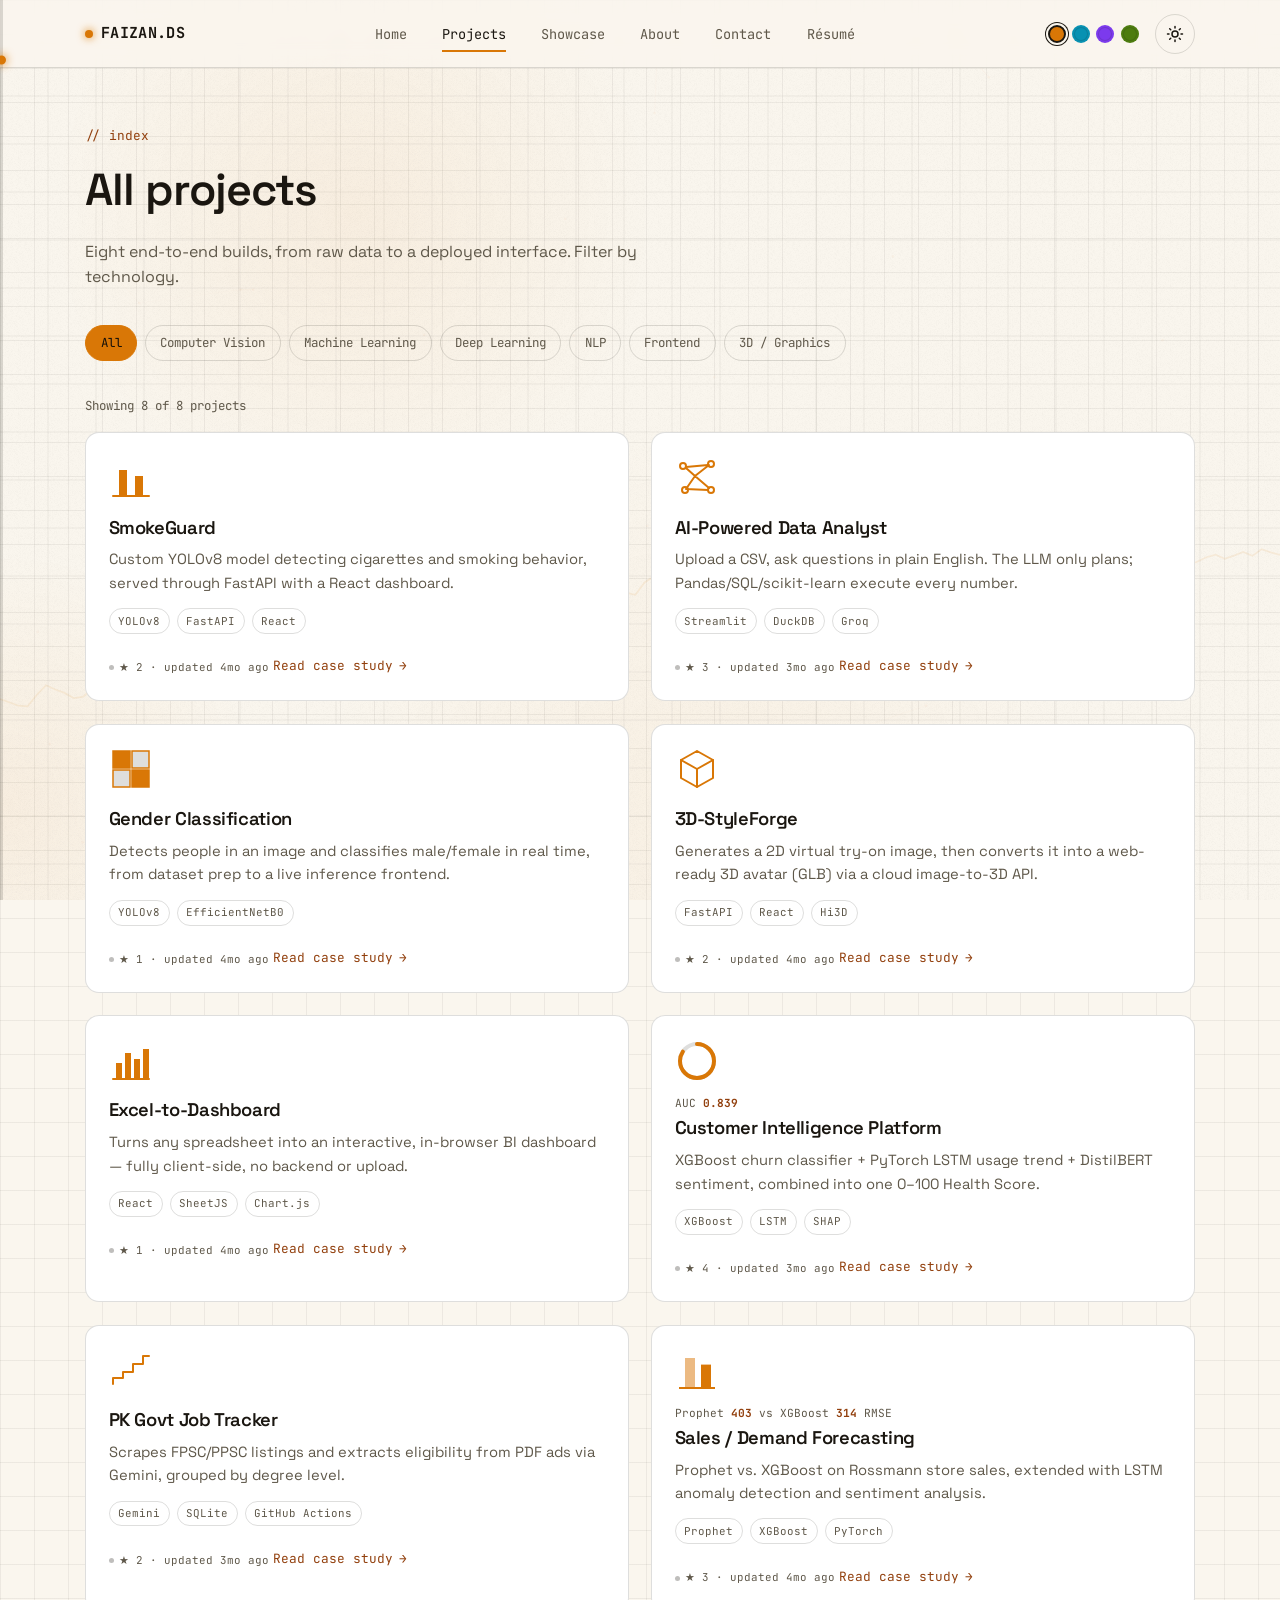
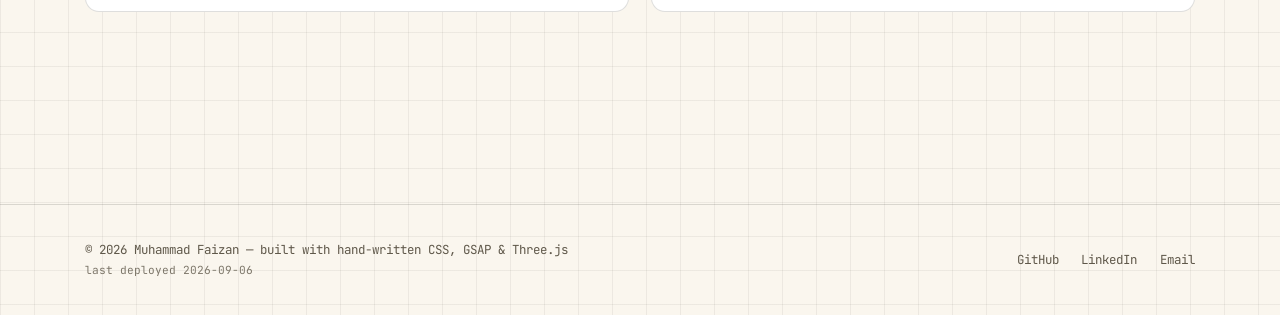
==== commit 7bc226e2: "Revert "Restyle: minimalist monochrome-editorial visual language, site-wide" This reverts commit d35" ====
--- a/projects/index.html
+++ b/projects/index.html
@@ -72,7 +72,7 @@
 
       <ul class="bento">
 
-        <li class="card card--span-3" data-reveal data-tech="cv">
+        <li class="card card--span-3" data-tech="cv">
           <!-- illustrative precision/recall shape — no reported metric in the README, so no numeral is shown -->
           <div class="card__icon sig-icon" data-reveal aria-hidden="true"><svg viewBox="0 0 44 44" fill="none" stroke="currentColor" stroke-width="2" stroke-linecap="round"><line x1="4" y1="40" x2="40" y2="40"/><rect class="mini-chart__bar" x="10" y="14" width="8" height="26" fill="currentColor" stroke="none"/><rect class="mini-chart__bar" x="26" y="20" width="8" height="20" fill="currentColor" stroke="none" style="transition-delay:120ms"/></svg></div>
           <h3>SmokeGuard</h3>
@@ -82,7 +82,7 @@
           <a class="card__link" href="smokeguard.html">Read case study</a>
         </li>
 
-        <li class="card card--span-3" data-reveal data-tech="nlp">
+        <li class="card card--span-3" data-tech="nlp">
           <div class="card__icon sig-icon" data-reveal aria-hidden="true"><svg viewBox="0 0 44 44" fill="none" stroke="currentColor" stroke-width="2" stroke-linecap="round" stroke-linejoin="round"><circle cx="8" cy="10" r="3"/><circle cx="36" cy="8" r="3"/><circle cx="36" cy="34" r="3"/><circle cx="10" cy="34" r="3"/><path d="M11 11l22-2M11 33l22 1M20 20l14-11M20 20l14 12M20 20L11 12M20 20l-9 13"/></svg></div>
           <h3>AI-Powered Data Analyst</h3>
           <p>Upload a CSV, ask questions in plain English. The LLM only plans; Pandas/SQL/scikit-learn execute every number.</p>
@@ -91,7 +91,7 @@
           <a class="card__link" href="ai-data-analyst.html">Read case study</a>
         </li>
 
-        <li class="card card--span-3" data-reveal data-tech="cv">
+        <li class="card card--span-3" data-tech="cv">
           <!-- illustrative confusion-matrix shape, no reported per-class accuracy in the README -->
           <div class="card__icon sig-icon" data-reveal aria-hidden="true"><svg viewBox="0 0 44 44" fill="none" stroke="currentColor" stroke-width="1.5"><rect class="mini-chart__cell is-strong" x="4" y="4" width="17" height="17"/><rect class="mini-chart__cell" x="23" y="4" width="17" height="17"/><rect class="mini-chart__cell" x="4" y="23" width="17" height="17"/><rect class="mini-chart__cell is-strong" x="23" y="23" width="17" height="17"/></svg></div>
           <h3>Gender Classification</h3>
@@ -101,7 +101,7 @@
           <a class="card__link" href="gender-classification.html">Read case study</a>
         </li>
 
-        <li class="card card--span-3" data-reveal data-tech="cv,3d">
+        <li class="card card--span-3" data-tech="cv,3d">
           <div class="card__icon sig-icon" data-reveal aria-hidden="true"><svg viewBox="0 0 44 44" fill="none" stroke="currentColor" stroke-width="2" stroke-linecap="round" stroke-linejoin="round"><path d="M22 4l16 9v18l-16 9-16-9V13z"/><path d="M6 13l16 9 16-9M22 22v18"/></svg></div>
           <h3>3D-StyleForge</h3>
           <p>Generates a 2D virtual try-on image, then converts it into a web-ready 3D avatar (GLB) via a cloud image-to-3D API.</p>
@@ -110,7 +110,7 @@
           <a class="card__link" href="3d-styleforge.html">Read case study</a>
         </li>
 
-        <li class="card card--span-3" data-reveal data-tech="frontend">
+        <li class="card card--span-3" data-tech="frontend">
           <!-- illustrative category-breakdown shape, generic (no per-category numbers reported) -->
           <div class="card__icon sig-icon" data-reveal aria-hidden="true"><svg viewBox="0 0 44 44" fill="none" stroke="currentColor" stroke-width="2" stroke-linecap="round"><line x1="4" y1="40" x2="40" y2="40"/><rect class="mini-chart__bar" x="7" y="24" width="6" height="16" fill="currentColor" stroke="none"/><rect class="mini-chart__bar" x="16" y="14" width="6" height="26" fill="currentColor" stroke="none" style="transition-delay:100ms"/><rect class="mini-chart__bar" x="25" y="20" width="6" height="20" fill="currentColor" stroke="none" style="transition-delay:200ms"/><rect class="mini-chart__bar" x="34" y="10" width="6" height="30" fill="currentColor" stroke="none" style="transition-delay:300ms"/></svg></div>
           <h3>Excel-to-Dashboard</h3>
@@ -120,7 +120,7 @@
           <a class="card__link" href="excel-dashboard.html">Read case study</a>
         </li>
 
-        <li class="card card--span-3" data-reveal data-tech="ml,dl,nlp">
+        <li class="card card--span-3" data-tech="ml,dl,nlp">
           <!-- real metric: churn model AUC 0.839 (see churn-prediction-app README) -->
           <div class="card__icon sig-icon" data-reveal aria-hidden="true"><svg viewBox="0 0 44 44" style="transform:rotate(-90deg)"><circle class="mini-chart__gauge-track" cx="22" cy="22" r="17"/><circle class="mini-chart__gauge-fill gauge--auc839 mini-chart__gauge-fill--r17" cx="22" cy="22" r="17"/></svg></div>
           <span class="mini-chart__metric">AUC <strong>0.839</strong></span>
@@ -131,7 +131,7 @@
           <a class="card__link" href="customer-intelligence.html">Read case study</a>
         </li>
 
-        <li class="card card--span-3" data-reveal data-tech="nlp">
+        <li class="card card--span-3" data-tech="nlp">
           <!-- illustrative step chart: "listings tracked over time" is a shape, not a reported figure -->
           <div class="card__icon sig-icon" data-reveal aria-hidden="true"><svg viewBox="0 0 44 44" fill="none" stroke="currentColor" stroke-width="2" stroke-linecap="round" stroke-linejoin="round"><polyline points="4,36 4,30 14,30 14,24 24,24 24,16 34,16 34,8 40,8"/></svg></div>
           <h3>PK Govt Job Tracker</h3>
@@ -141,7 +141,7 @@
           <a class="card__link" href="pk-job-tracker.html">Read case study</a>
         </li>
 
-        <li class="card card--span-3" data-reveal data-tech="ml,dl">
+        <li class="card card--span-3" data-tech="ml,dl">
           <!-- real metric: Prophet RMSE 403 vs XGBoost RMSE 314 (see sales-forecasting-project README) -->
           <div class="card__icon sig-icon" data-reveal aria-hidden="true"><svg viewBox="0 0 44 44" fill="none" stroke="none"><line x1="4" y1="40" x2="40" y2="40" stroke="currentColor" stroke-width="2"/><rect class="mini-chart__bar" x="10" y="10" width="10" height="30" fill="currentColor" opacity="0.5"/><rect class="mini-chart__bar" x="26" y="16.6" width="10" height="23.4" fill="var(--accent)" style="transition-delay:150ms"/></svg></div>
           <span class="mini-chart__metric">Prophet <strong>403</strong> vs XGBoost <strong>314</strong> RMSE</span>
--- a/assets/css/styles.css
+++ b/assets/css/styles.css
@@ -1,12 +1,8 @@
 /* ==========================================================================
    Muhammad Faizan — portfolio design system
-   Minimalist, editorial, mostly-monochrome visual language: black/white/
-   gray carry the page by default; --accent (amber, or whichever palette is
-   active) is used sparingly as punctuation — single words, thin rules,
-   active states, small marks, and links — never as a dominant fill. Mono
-   labels and graph-paper/terminal motifs remain, used more sparingly as
-   "meta" text rather than decoration. All color via CSS custom properties
-   — no stray hex. See the tokens block for exact before/after values.
+   Data-science / lab-notebook visual language: mono labels, amber accent,
+   graph-paper grids, terminal motifs. Light-by-default warm paper palette
+   with a dark override. All color via CSS custom properties — no stray hex.
    ========================================================================== */
 
 /* ---- site-wide ambient background canvas (live training-loss curve) ---- */
@@ -21,22 +17,18 @@
 
 /* ---- tokens -------------------------------------------------------------*/
 :root {
-  /* monochrome-primary: was a warm-paper #faf6ee/#1a1610 pairing where
-     amber did a lot of the visual work (labels, links, chart fills all
-     defaulted to it). Now near-white/near-black carry the page; --accent
-     is reserved for punctuation only — see the file header comment. */
-  --bg: #ffffff;
-  --bg-alt: #f4f4f4;
+  --bg: #faf6ee;
+  --bg-alt: #f2ecdf;
   --card-bg: #ffffff;
-  --text: #0a0a0a;
-  --text-muted: #666666;
+  --text: #1a1610;
+  --text-muted: #5f584a;
   --accent: #d97706;
   --accent-2: #92400e;
-  --accent-text: #92400e; /* 7.09:1 on the new pure-white --bg (was 6.57:1) */
-  --border: rgba(10, 10, 10, 0.12);
-  --border-strong: rgba(10, 10, 10, 0.24);
-  --grid-line: rgba(10, 10, 10, 0.05);
-  --shadow: 0 16px 40px -28px rgba(10, 10, 10, 0.25);
+  --accent-text: #92400e; /* AA-contrast (6.5:1) text variant of --accent on light --bg */
+  --border: rgba(26, 22, 16, 0.14);
+  --border-strong: rgba(26, 22, 16, 0.28);
+  --grid-line: rgba(26, 22, 16, 0.06);
+  --shadow: 0 20px 60px -30px rgba(26, 22, 16, 0.35);
   --focus-ring: 0 0 0 3px rgba(217, 119, 6, 0.55);
 
   --font-display: "Space Grotesk", "Segoe UI", system-ui, sans-serif;
@@ -62,35 +54,35 @@
 @media (prefers-color-scheme: dark) {
   :root:not([data-theme="light"]) {
     color-scheme: dark;
-    --bg: #0a0a0a;
-    --bg-alt: #141414;
-    --card-bg: #131313;
-    --text: #f5f5f5;
-    --text-muted: #999999;
+    --bg: #0a0908;
+    --bg-alt: #121009;
+    --card-bg: #16130d;
+    --text: #f3ede0;
+    --text-muted: #a89d89;
     --accent: #f59e0b;
     --accent-2: #fbbf24;
-    --accent-text: #f59e0b; /* 9.2:1 on the new near-black --bg */
-    --border: rgba(245, 245, 245, 0.12);
-    --border-strong: rgba(245, 245, 245, 0.26);
-    --grid-line: rgba(245, 245, 245, 0.05);
-    --shadow: 0 16px 40px -24px rgba(0, 0, 0, 0.6);
+    --accent-text: #f59e0b; /* 9:1+ on dark --bg, no darkening needed */
+    --border: rgba(245, 237, 224, 0.14);
+    --border-strong: rgba(245, 237, 224, 0.3);
+    --grid-line: rgba(245, 237, 224, 0.06);
+    --shadow: 0 20px 60px -25px rgba(0, 0, 0, 0.7);
   }
 }
 
 :root[data-theme="dark"] {
   color-scheme: dark;
-  --bg: #0a0a0a;
-  --bg-alt: #141414;
-  --card-bg: #131313;
-  --text: #f5f5f5;
-  --text-muted: #999999;
+  --bg: #0a0908;
+  --bg-alt: #121009;
+  --card-bg: #16130d;
+  --text: #f3ede0;
+  --text-muted: #a89d89;
   --accent: #f59e0b;
   --accent-2: #fbbf24;
   --accent-text: #f59e0b;
-  --border: rgba(245, 245, 245, 0.12);
-  --border-strong: rgba(245, 245, 245, 0.26);
-  --grid-line: rgba(245, 245, 245, 0.05);
-  --shadow: 0 16px 40px -24px rgba(0, 0, 0, 0.6);
+  --border: rgba(245, 237, 224, 0.14);
+  --border-strong: rgba(245, 237, 224, 0.3);
+  --grid-line: rgba(245, 237, 224, 0.06);
+  --shadow: 0 20px 60px -25px rgba(0, 0, 0, 0.7);
 }
 
 /* ---- accent palette overrides ------------------------------------------
@@ -203,7 +195,7 @@
   color: var(--text);
   font-family: var(--font-display);
   font-size: 16px;
-  line-height: 1.68;
+  line-height: 1.6;
   -webkit-font-smoothing: antialiased;
   overflow-x: hidden;
   transition: background-color 0.3s var(--ease), color 0.3s var(--ease);
@@ -454,15 +446,13 @@
   transition: transform 0.15s var(--ease), border-color 0.2s ease, background-color 0.2s ease;
   will-change: transform;
 }
-/* primary CTA: inverted mono (black-on-white / white-on-black) rather than
-   a solid accent fill — accent stays reserved for punctuation, not chrome */
 .btn--primary {
-  background: var(--text);
-  color: var(--bg);
-  border-color: var(--text);
-}
-.btn--primary:hover { box-shadow: 0 8px 24px -10px rgba(0, 0, 0, 0.4); }
-.btn--ghost:hover { border-color: var(--text); color: var(--text); }
+  background: var(--accent);
+  color: #14100a;
+  border-color: var(--accent);
+}
+.btn--primary:hover { box-shadow: 0 8px 24px -8px var(--accent); }
+.btn--ghost:hover { border-color: var(--accent); color: var(--accent-text); }
 .btn-row { display: flex; gap: var(--space-2); flex-wrap: wrap; }
 
 /* ---- hero ---------------------------------------------------------------*/
@@ -493,7 +483,7 @@
 .eyebrow {
   font-family: var(--font-mono);
   font-size: 0.8rem;
-  color: var(--text-muted);
+  color: var(--accent-text);
   letter-spacing: 0.08em;
   text-transform: uppercase;
   display: flex;
@@ -507,17 +497,16 @@
   background: var(--accent);
 }
 .hero h1 {
-  font-size: clamp(2.8rem, 7vw, 5.6rem);
-  line-height: 1.02;
+  font-size: clamp(2.4rem, 5.5vw, 4.4rem);
+  line-height: 1.05;
 }
 .hero h1 .line { display: block; overflow: hidden; }
 .hero h1 .line span { display: inline-block; }
 .hero__lede {
-  margin-top: var(--space-4);
+  margin-top: var(--space-3);
   max-width: 46ch;
   color: var(--text-muted);
-  font-size: 1.1rem;
-  line-height: 1.7;
+  font-size: 1.05rem;
 }
 .hero__stats {
   display: flex;
@@ -538,7 +527,7 @@
   stroke-dashoffset: 81.68;
   transition: stroke-dashoffset 0.1s linear;
 }
-.stat__num { font-size: 1.6rem; color: var(--text); font-weight: 700; }
+.stat__num { font-size: 1.6rem; color: var(--accent-text); font-weight: 700; }
 .stat__label { font-size: 0.72rem; color: var(--text-muted); text-transform: uppercase; letter-spacing: 0.05em; }
 .hero__cta { margin-top: var(--space-4); }
 
@@ -638,17 +627,17 @@
 @keyframes blink { 50% { opacity: 0; } }
 
 /* ---- sections ------------------------------------------------------------*/
-.section { padding: calc(var(--space-6) * 1.15) 0; position: relative; }
-.section-head { margin-bottom: var(--space-5); max-width: 62ch; }
+.section { padding: var(--space-6) 0; position: relative; }
+.section-head { margin-bottom: var(--space-4); max-width: 60ch; }
 .section-head__index {
   font-family: var(--font-mono);
-  color: var(--text-muted);
+  color: var(--accent-text);
   font-size: 0.8rem;
   display: block;
-  margin-bottom: 0.6rem;
-}
-.section-head h2 { font-size: clamp(2rem, 4.2vw, 3.2rem); line-height: 1.08; }
-.section-head p { color: var(--text-muted); margin-top: var(--space-3); line-height: 1.7; }
+  margin-bottom: 0.5rem;
+}
+.section-head h2 { font-size: clamp(1.6rem, 3.2vw, 2.4rem); }
+.section-head p { color: var(--text-muted); margin-top: var(--space-2); }
 
 /* ---- bento project grid ---------------------------------------------- */
 .bento {
@@ -717,11 +706,11 @@
   color: var(--text-muted);
   transition: all 0.2s ease;
 }
-.filter-btn:hover { border-color: var(--border-strong); color: var(--text); }
+.filter-btn:hover { border-color: var(--accent); color: var(--text); }
 .filter-btn[aria-pressed="true"] {
-  background: var(--text);
-  border-color: var(--text);
-  color: var(--bg);
+  background: var(--accent);
+  border-color: var(--accent);
+  color: #14100a;
 }
 
 /* ---- tables --------------------------------------------------------------*/
@@ -799,7 +788,7 @@
   gap: var(--space-2);
   transition: border-color 0.2s ease, transform 0.2s var(--ease);
 }
-.connect-card:hover { border-color: var(--border-strong); transform: translateY(-3px); }
+.connect-card:hover { border-color: var(--accent); transform: translateY(-3px); }
 .connect-card svg { width: 22px; height: 22px; flex-shrink: 0; }
 .connect-card__label { font-family: var(--font-mono); font-size: 0.72rem; color: var(--text-muted); display: block; }
 .connect-card__value { font-size: 0.95rem; }
@@ -833,25 +822,6 @@
 .bar-row__track { height: 8px; border-radius: 999px; background: var(--bg-alt); border: 1px solid var(--border); overflow: hidden; }
 .bar-row__fill { height: 100%; width: 0%; background: linear-gradient(90deg, var(--accent-2), var(--accent)); border-radius: 999px; transition: width 1.2s var(--ease); }
 .bar-row__fill.is-visible { width: var(--pct); }
-
-/* ---- ONE standardized scroll-reveal technique, used everywhere -------
-   Every [data-reveal] element gets this same fade + small-upward-rise as
-   its baseline (via the single shared IntersectionObserver in main.js's
-   initReveal()) — replacing what used to be a per-section patchwork.
-   Elements that also draw literal chart/line data (sig-icon, mini-chart,
-   radar-shape, bar-row__fill, htimeline) layer their own stroke/height
-   draw-in on top of this same fade+rise, keyed off the identical
-   .is-visible class — one mechanism, one reveal, an additional data-
-   specific flourish where an element is actually a chart. */
-[data-reveal] {
-  opacity: 0;
-  transform: translateY(22px);
-  transition: opacity 0.7s var(--ease), transform 0.7s var(--ease);
-}
-[data-reveal].is-visible { opacity: 1; transform: translateY(0); }
-@media (prefers-reduced-motion: reduce) {
-  [data-reveal] { opacity: 1; transform: none; transition: none; }
-}
 
 /* ---- project mini-charts: real or illustrative data visuals replacing
    the old purely-decorative icons. All reuse the existing [data-reveal]
@@ -943,7 +913,7 @@
   padding: var(--space-3);
 }
 .pbp-card--retro { border-style: dashed; }
-.pbp-card__label { font-family: var(--font-mono); font-size: 0.72rem; color: var(--text-muted); text-transform: uppercase; letter-spacing: 0.05em; }
+.pbp-card__label { font-family: var(--font-mono); font-size: 0.72rem; color: var(--accent-text); text-transform: uppercase; letter-spacing: 0.05em; }
 .pbp-card p { margin-top: var(--space-2); color: var(--text-muted); font-size: 0.92rem; }
 .project-nav {
   display: flex;
@@ -971,7 +941,7 @@
   background: var(--accent);
   box-shadow: 0 0 6px var(--accent);
 }
-.timeline__date { font-family: var(--font-mono); font-size: 0.75rem; color: var(--text-muted); }
+.timeline__date { font-family: var(--font-mono); font-size: 0.75rem; color: var(--accent-text); }
 .timeline__title { font-weight: 600; margin-top: 0.3rem; }
 .timeline__body { color: var(--text-muted); font-size: 0.9rem; margin-top: 0.3rem; }
 .stats3d-canvas { width: 100%; height: 320px; border: 1px solid var(--border); border-radius: var(--radius-m); background: var(--card-bg); }
@@ -1012,7 +982,7 @@
 .error-page__code {
   font-family: var(--font-mono);
   font-size: clamp(4rem, 15vw, 8rem);
-  color: var(--text);
+  color: var(--accent-text);
   line-height: 1;
 }
 
@@ -1114,7 +1084,7 @@
   padding-left: 0.6rem;
 }
 .activity-log__line.is-in { opacity: 1; transition: opacity 0.4s ease; }
-.activity-log__line .gh-type { color: var(--text-muted); font-weight: 600; }
+.activity-log__line .gh-type { color: var(--accent-text); }
 .activity-log__line .gh-repo { color: var(--text); }
 .activity-log__line .gh-time { float: right; opacity: 0.6; }
 
@@ -1228,8 +1198,7 @@
 .cutout-glow {
   position: absolute;
   inset: -20%;
-  /* dialed back from 38% for the monochrome-primary restyle */
-  background: radial-gradient(circle, color-mix(in srgb, var(--accent) 20%, transparent) 0%, transparent 70%);
+  background: radial-gradient(circle, color-mix(in srgb, var(--accent) 38%, transparent) 0%, transparent 70%);
   filter: blur(6px);
   z-index: 0;
   pointer-events: none;
@@ -1396,7 +1365,7 @@
   font-family: var(--font-mono);
   font-size: 0.85rem;
   letter-spacing: 0.12em;
-  color: var(--text-muted);
+  color: var(--accent-text);
   text-transform: uppercase;
   display: flex;
   align-items: center;
@@ -1468,7 +1437,7 @@
   font-family: var(--font-mono);
   font-size: 0.78rem;
   letter-spacing: 0.08em;
-  color: var(--text-muted);
+  color: var(--accent-text);
   text-transform: uppercase;
 }
 .showcase-entry h2 {
@@ -1529,8 +1498,14 @@
 }
 .showcase-entry__visual svg { width: 100%; height: 100%; overflow: visible; }
 
-/* reveal now handled by the site-wide generic [data-reveal] rule near the
-   top of the file — same fade+rise, no page-specific override needed */
+/* reuse the shared reveal mechanism ([data-reveal] + main.js's
+   IntersectionObserver) but with a fade+rise instead of the sig-icon
+   stroke-dashoffset draw-in, since these are full sections not icons */
+.showcase-entry[data-reveal] { opacity: 0; transform: translateY(28px); transition: opacity 0.7s var(--ease), transform 0.7s var(--ease); }
+.showcase-entry[data-reveal].is-visible { opacity: 1; transform: translateY(0); }
+@media (prefers-reduced-motion: reduce) {
+  .showcase-entry[data-reveal] { opacity: 1; transform: none; transition: none; }
+}
 
 .showcase-explainer {
   padding: var(--space-6) 0;
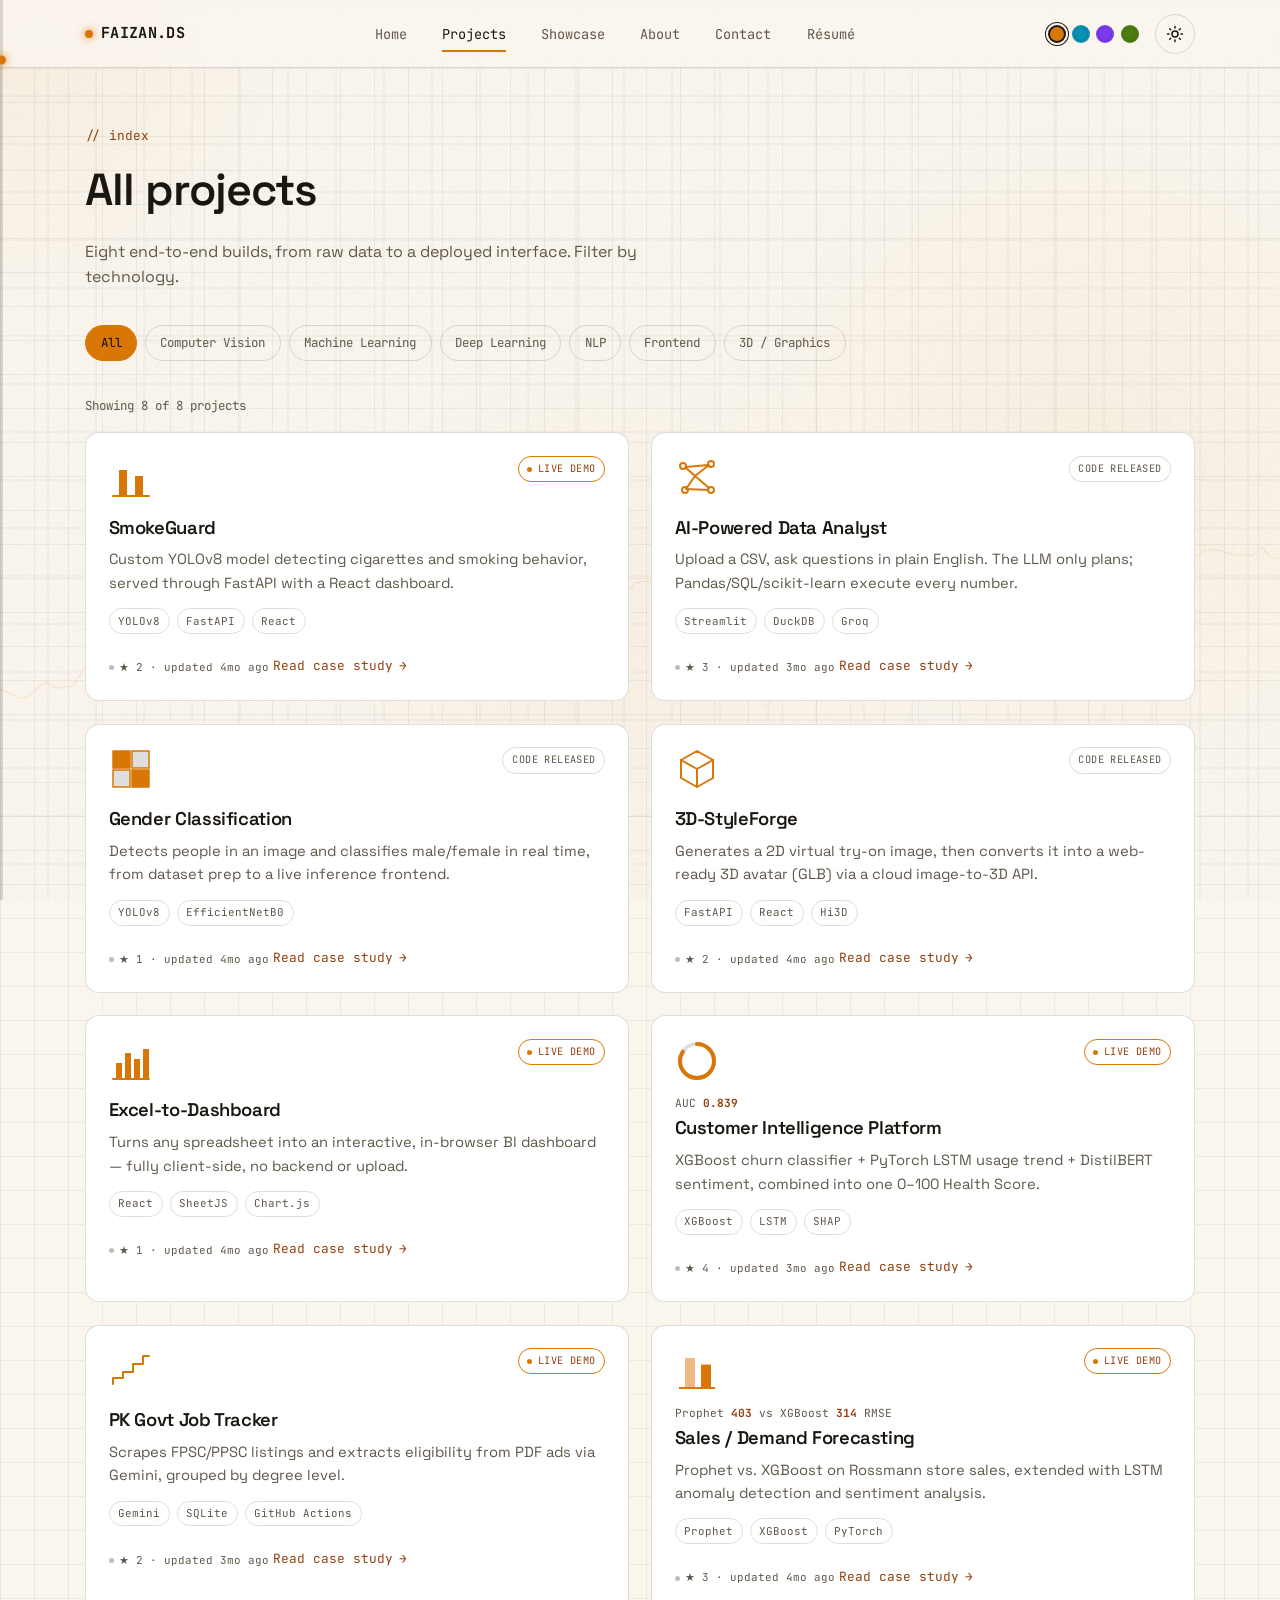
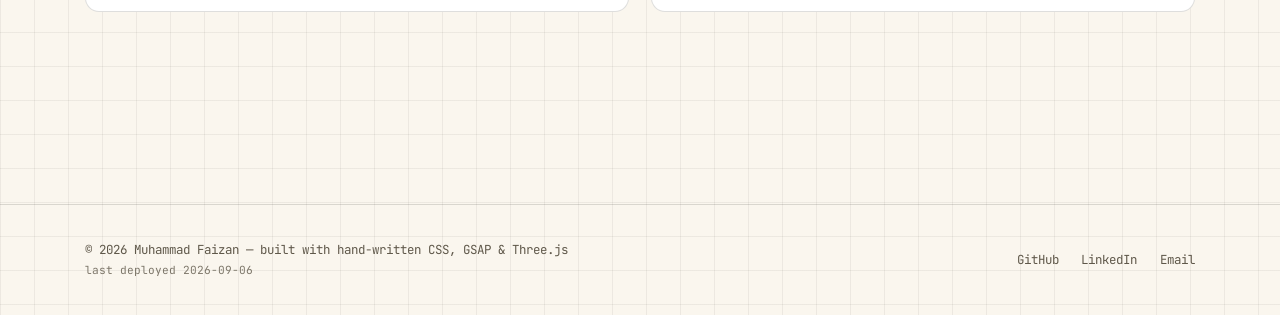
==== commit 97a37434: "Adopt layout patterns from a reference portfolio (syedburhanahmed.com) Kept the existing multi-page " ====
--- a/projects/index.html
+++ b/projects/index.html
@@ -73,6 +73,7 @@
       <ul class="bento">
 
         <li class="card card--span-3" data-tech="cv">
+          <span class="status-badge is-live">Live demo</span>
           <!-- illustrative precision/recall shape — no reported metric in the README, so no numeral is shown -->
           <div class="card__icon sig-icon" data-reveal aria-hidden="true"><svg viewBox="0 0 44 44" fill="none" stroke="currentColor" stroke-width="2" stroke-linecap="round"><line x1="4" y1="40" x2="40" y2="40"/><rect class="mini-chart__bar" x="10" y="14" width="8" height="26" fill="currentColor" stroke="none"/><rect class="mini-chart__bar" x="26" y="20" width="8" height="20" fill="currentColor" stroke="none" style="transition-delay:120ms"/></svg></div>
           <h3>SmokeGuard</h3>
@@ -83,6 +84,7 @@
         </li>
 
         <li class="card card--span-3" data-tech="nlp">
+          <span class="status-badge">Code released</span>
           <div class="card__icon sig-icon" data-reveal aria-hidden="true"><svg viewBox="0 0 44 44" fill="none" stroke="currentColor" stroke-width="2" stroke-linecap="round" stroke-linejoin="round"><circle cx="8" cy="10" r="3"/><circle cx="36" cy="8" r="3"/><circle cx="36" cy="34" r="3"/><circle cx="10" cy="34" r="3"/><path d="M11 11l22-2M11 33l22 1M20 20l14-11M20 20l14 12M20 20L11 12M20 20l-9 13"/></svg></div>
           <h3>AI-Powered Data Analyst</h3>
           <p>Upload a CSV, ask questions in plain English. The LLM only plans; Pandas/SQL/scikit-learn execute every number.</p>
@@ -92,6 +94,7 @@
         </li>
 
         <li class="card card--span-3" data-tech="cv">
+          <span class="status-badge">Code released</span>
           <!-- illustrative confusion-matrix shape, no reported per-class accuracy in the README -->
           <div class="card__icon sig-icon" data-reveal aria-hidden="true"><svg viewBox="0 0 44 44" fill="none" stroke="currentColor" stroke-width="1.5"><rect class="mini-chart__cell is-strong" x="4" y="4" width="17" height="17"/><rect class="mini-chart__cell" x="23" y="4" width="17" height="17"/><rect class="mini-chart__cell" x="4" y="23" width="17" height="17"/><rect class="mini-chart__cell is-strong" x="23" y="23" width="17" height="17"/></svg></div>
           <h3>Gender Classification</h3>
@@ -102,6 +105,7 @@
         </li>
 
         <li class="card card--span-3" data-tech="cv,3d">
+          <span class="status-badge">Code released</span>
           <div class="card__icon sig-icon" data-reveal aria-hidden="true"><svg viewBox="0 0 44 44" fill="none" stroke="currentColor" stroke-width="2" stroke-linecap="round" stroke-linejoin="round"><path d="M22 4l16 9v18l-16 9-16-9V13z"/><path d="M6 13l16 9 16-9M22 22v18"/></svg></div>
           <h3>3D-StyleForge</h3>
           <p>Generates a 2D virtual try-on image, then converts it into a web-ready 3D avatar (GLB) via a cloud image-to-3D API.</p>
@@ -111,6 +115,7 @@
         </li>
 
         <li class="card card--span-3" data-tech="frontend">
+          <span class="status-badge is-live">Live demo</span>
           <!-- illustrative category-breakdown shape, generic (no per-category numbers reported) -->
           <div class="card__icon sig-icon" data-reveal aria-hidden="true"><svg viewBox="0 0 44 44" fill="none" stroke="currentColor" stroke-width="2" stroke-linecap="round"><line x1="4" y1="40" x2="40" y2="40"/><rect class="mini-chart__bar" x="7" y="24" width="6" height="16" fill="currentColor" stroke="none"/><rect class="mini-chart__bar" x="16" y="14" width="6" height="26" fill="currentColor" stroke="none" style="transition-delay:100ms"/><rect class="mini-chart__bar" x="25" y="20" width="6" height="20" fill="currentColor" stroke="none" style="transition-delay:200ms"/><rect class="mini-chart__bar" x="34" y="10" width="6" height="30" fill="currentColor" stroke="none" style="transition-delay:300ms"/></svg></div>
           <h3>Excel-to-Dashboard</h3>
@@ -121,6 +126,7 @@
         </li>
 
         <li class="card card--span-3" data-tech="ml,dl,nlp">
+          <span class="status-badge is-live">Live demo</span>
           <!-- real metric: churn model AUC 0.839 (see churn-prediction-app README) -->
           <div class="card__icon sig-icon" data-reveal aria-hidden="true"><svg viewBox="0 0 44 44" style="transform:rotate(-90deg)"><circle class="mini-chart__gauge-track" cx="22" cy="22" r="17"/><circle class="mini-chart__gauge-fill gauge--auc839 mini-chart__gauge-fill--r17" cx="22" cy="22" r="17"/></svg></div>
           <span class="mini-chart__metric">AUC <strong>0.839</strong></span>
@@ -132,6 +138,7 @@
         </li>
 
         <li class="card card--span-3" data-tech="nlp">
+          <span class="status-badge is-live">Live demo</span>
           <!-- illustrative step chart: "listings tracked over time" is a shape, not a reported figure -->
           <div class="card__icon sig-icon" data-reveal aria-hidden="true"><svg viewBox="0 0 44 44" fill="none" stroke="currentColor" stroke-width="2" stroke-linecap="round" stroke-linejoin="round"><polyline points="4,36 4,30 14,30 14,24 24,24 24,16 34,16 34,8 40,8"/></svg></div>
           <h3>PK Govt Job Tracker</h3>
@@ -142,6 +149,7 @@
         </li>
 
         <li class="card card--span-3" data-tech="ml,dl">
+          <span class="status-badge is-live">Live demo</span>
           <!-- real metric: Prophet RMSE 403 vs XGBoost RMSE 314 (see sales-forecasting-project README) -->
           <div class="card__icon sig-icon" data-reveal aria-hidden="true"><svg viewBox="0 0 44 44" fill="none" stroke="none"><line x1="4" y1="40" x2="40" y2="40" stroke="currentColor" stroke-width="2"/><rect class="mini-chart__bar" x="10" y="10" width="10" height="30" fill="currentColor" opacity="0.5"/><rect class="mini-chart__bar" x="26" y="16.6" width="10" height="23.4" fill="var(--accent)" style="transition-delay:150ms"/></svg></div>
           <span class="mini-chart__metric">Prophet <strong>403</strong> vs XGBoost <strong>314</strong> RMSE</span>
--- a/assets/css/styles.css
+++ b/assets/css/styles.css
@@ -530,6 +530,15 @@
 .stat__num { font-size: 1.6rem; color: var(--accent-text); font-weight: 700; }
 .stat__label { font-size: 0.72rem; color: var(--text-muted); text-transform: uppercase; letter-spacing: 0.05em; }
 .hero__cta { margin-top: var(--space-4); }
+.hero__social-link {
+  width: 38px; height: 38px;
+  border-radius: 50%;
+  border: 1px solid var(--border);
+  display: flex; align-items: center; justify-content: center;
+  color: var(--text-muted);
+  transition: border-color 0.2s ease, color 0.2s ease, transform 0.2s var(--ease);
+}
+.hero__social-link:hover { border-color: var(--accent); color: var(--accent-text); transform: translateY(-2px); }
 
 /* photo card with tilt */
 .photo-card {
@@ -653,6 +662,29 @@
   position: relative;
   overflow: hidden;
   transition: transform 0.3s var(--ease), border-color 0.3s ease, box-shadow 0.3s ease;
+}
+.status-badge {
+  position: absolute;
+  top: var(--space-3);
+  right: var(--space-3);
+  font-family: var(--font-mono);
+  font-size: 0.64rem;
+  letter-spacing: 0.04em;
+  text-transform: uppercase;
+  padding: 0.25rem 0.55rem;
+  border-radius: 999px;
+  border: 1px solid var(--border);
+  color: var(--text-muted);
+  background: color-mix(in srgb, var(--card-bg) 80%, transparent);
+}
+.status-badge.is-live { border-color: var(--accent); color: var(--accent-text); }
+.status-badge.is-live::before {
+  content: "";
+  display: inline-block;
+  width: 5px; height: 5px;
+  border-radius: 50%;
+  background: var(--accent);
+  margin-right: 0.35rem;
 }
 .card:hover { border-color: var(--border-strong); box-shadow: var(--shadow); }
 /* mouse-hover tilt is applied inline by initCardTilt() in main.js; this
@@ -817,6 +849,11 @@
 }
 .radar-shape.is-visible { stroke-dashoffset: 0; }
 
+.skill-group { padding: var(--space-2) 0; border-top: 1px solid var(--border); display: flex; flex-wrap: wrap; align-items: center; gap: var(--space-2) var(--space-3); }
+.skill-group:last-child { border-bottom: 1px solid var(--border); }
+.skill-group__label { font-family: var(--font-mono); font-size: 0.75rem; color: var(--text-muted); min-width: 11rem; text-transform: uppercase; letter-spacing: 0.04em; }
+.skill-pills { display: flex; flex-wrap: wrap; gap: 0.4rem; }
+
 .bars { display: flex; flex-direction: column; gap: var(--space-3); }
 .bar-row__head { display: flex; justify-content: space-between; font-family: var(--font-mono); font-size: 0.8rem; margin-bottom: 0.4rem; }
 .bar-row__track { height: 8px; border-radius: 999px; background: var(--bg-alt); border: 1px solid var(--border); overflow: hidden; }
@@ -945,6 +982,33 @@
 .timeline__title { font-weight: 600; margin-top: 0.3rem; }
 .timeline__body { color: var(--text-muted); font-size: 0.9rem; margin-top: 0.3rem; }
 .stats3d-canvas { width: 100%; height: 320px; border: 1px solid var(--border); border-radius: var(--radius-m); background: var(--card-bg); }
+
+/* ---- credential cards (about page) ------------------------------------- */
+.cred-grid {
+  display: grid;
+  grid-template-columns: repeat(auto-fit, minmax(240px, 1fr));
+  gap: var(--space-3);
+  margin-top: var(--space-4);
+}
+.cred-card {
+  border: 1px solid var(--border);
+  border-radius: var(--radius-m);
+  padding: var(--space-3);
+  transition: border-color 0.2s ease, transform 0.2s var(--ease);
+}
+.cred-card:hover { border-color: var(--border-strong); transform: translateY(-3px); }
+.cred-card__issuer {
+  display: inline-block;
+  font-size: 0.68rem;
+  color: var(--accent-text);
+  border: 1px solid var(--border);
+  border-radius: 999px;
+  padding: 0.2rem 0.6rem;
+  text-transform: uppercase;
+  letter-spacing: 0.04em;
+}
+.cred-card__title { font-size: 1.02rem; margin-top: 0.7rem; font-weight: 600; }
+.cred-card__meta { color: var(--text-muted); font-size: 0.78rem; margin-top: 0.5rem; }
 
 /* ---- contact ------------------------------------------------------------*/
 .contact-hero { padding-top: var(--space-6); text-align: center; }
